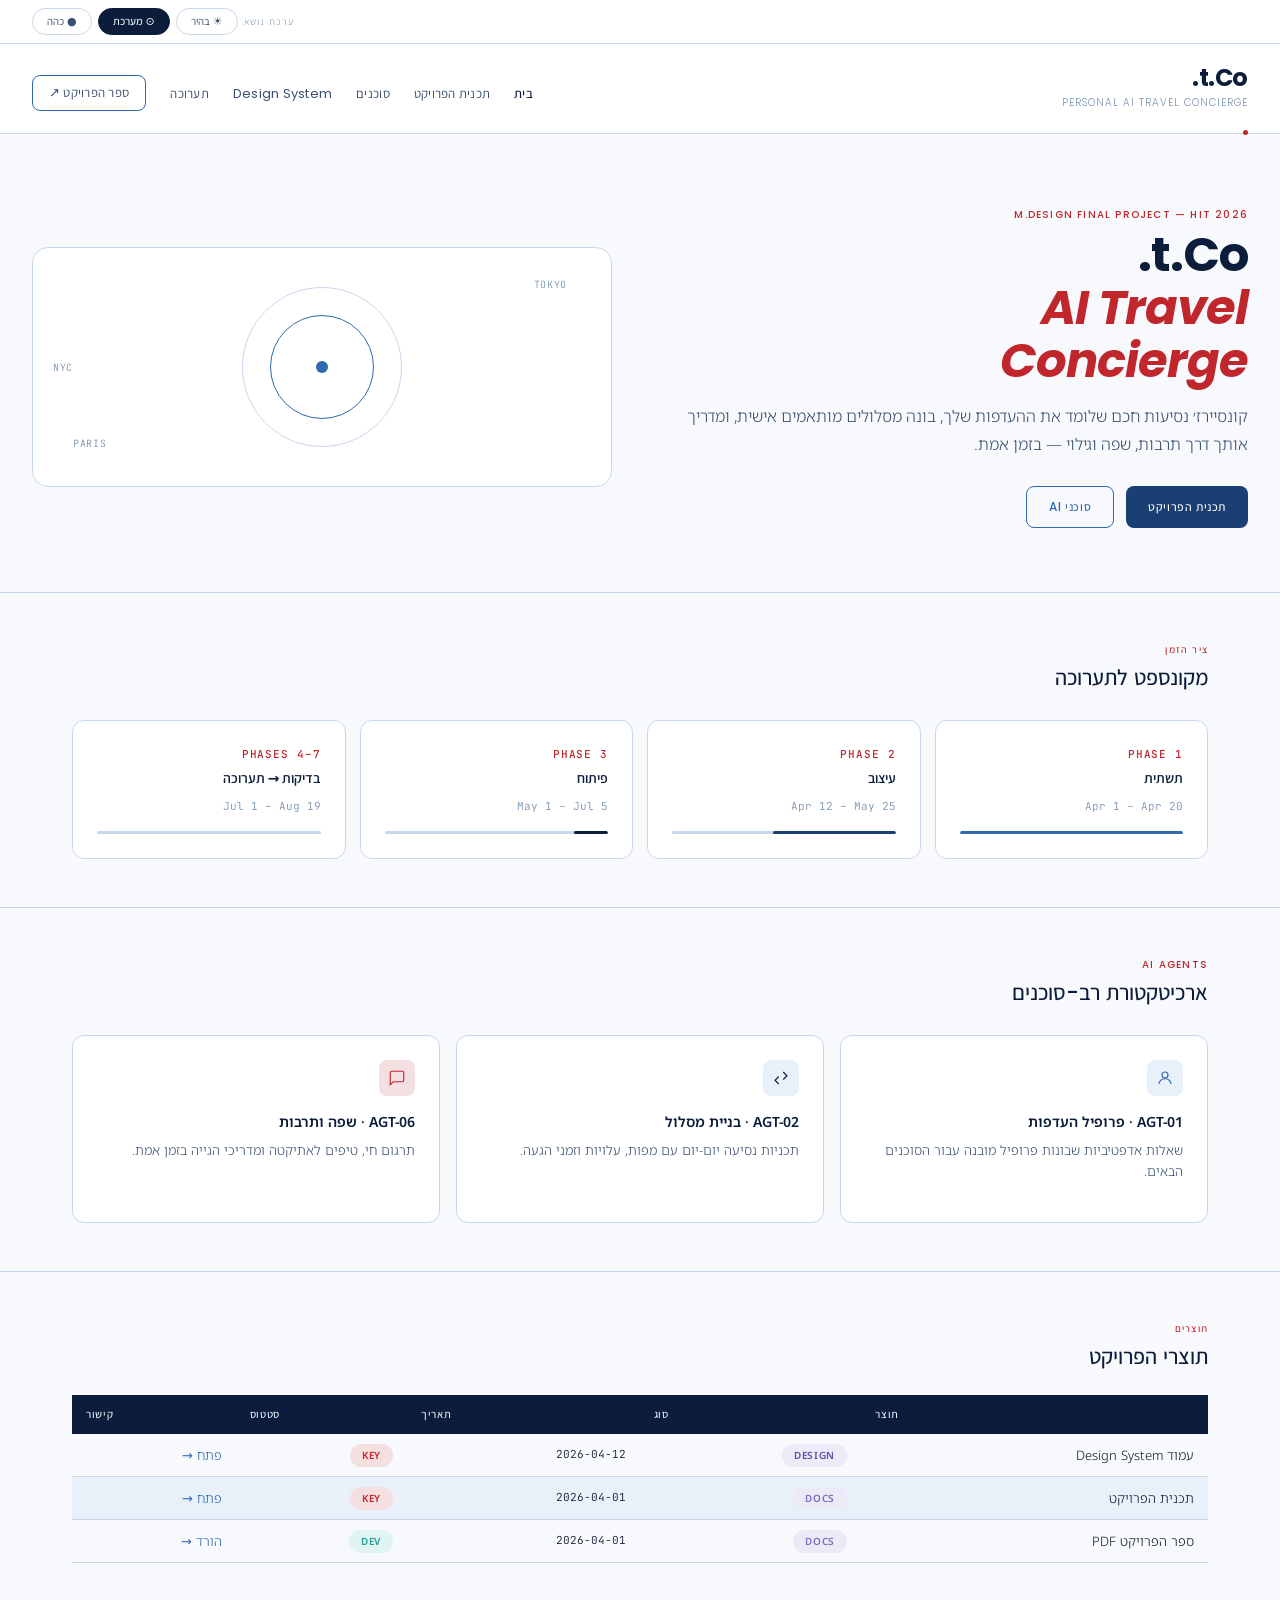
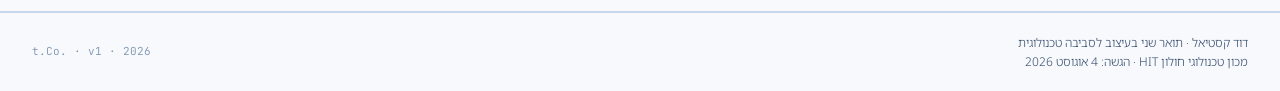
==== index.html @ d702f6f4 "init: t.Co. project structure" ====
<!DOCTYPE html>
<html lang="he" dir="rtl" data-theme="system">
<head>
  <meta charset="UTF-8" />
  <meta name="viewport" content="width=device-width, initial-scale=1.0" />
  <title>t.Co. — Personal AI Travel Concierge</title>
  <meta name="description" content="פרויקט גמר — מכון טכנולוגי חולון HIT | דוד קסטיאל | תואר שני בעיצוב לסביבה טכנולוגית" />
  <link rel="stylesheet" href="assets/css/tco-design.css" />
  <style>
    /* Page-specific overrides */
    .hero {
      padding: 72px 32px 64px;
      display: grid;
      grid-template-columns: 1fr 1fr;
      gap: 56px;
      align-items: center;
      border-bottom: 1px solid var(--rule);
    }
    .hero__title {
      font-family: var(--font-latin);
      font-size: 3rem;
      font-weight: 700;
      line-height: 1.1;
      letter-spacing: -0.02em;
      color: var(--navy);
      margin-bottom: 16px;
    }
    .hero__title em { color: var(--crimson); font-style: italic; }
    .hero__sub {
      font-family: var(--font-hebrew);
      font-size: 1rem;
      color: var(--text-mid);
      line-height: 1.7;
      margin-bottom: 28px;
    }
    .hero__visual {
      background: var(--surface);
      border: 1px solid var(--rule);
      border-radius: var(--radius-xl);
      height: 240px;
      display: flex;
      align-items: center;
      justify-content: center;
      position: relative;
      overflow: hidden;
    }
    .globe-outer {
      width: 160px; height: 160px;
      border-radius: 50%;
      border: 1px solid var(--rule);
      display: flex; align-items: center; justify-content: center;
    }
    .globe-mid {
      width: 104px; height: 104px;
      border-radius: 50%;
      border: 1px solid var(--blue-soft);
      display: flex; align-items: center; justify-content: center;
    }
    .globe-core {
      width: 12px; height: 12px;
      border-radius: 50%;
      background: var(--blue-soft);
    }
    .globe-tag {
      position: absolute;
      font-family: var(--font-mono);
      font-size: 10px;
      letter-spacing: 0.07em;
      color: var(--text-light);
      text-transform: uppercase;
    }
    .phase-bar-wrap {
      height: 3px;
      background: var(--rule);
      border-radius: 2px;
      margin-top: 10px;
      overflow: hidden;
    }
    .phase-bar-fill { height: 100%; border-radius: 2px; }
    @media (max-width: 768px) {
      .hero { grid-template-columns: 1fr; padding: 40px 20px; }
      .hero__title { font-size: 2rem; }
      .hero__visual { display: none; }
    }
  </style>
</head>
<body>

  <!-- Theme bar -->
  <div class="theme-bar">
    <span class="theme-bar__label">ערכת נושא</span>
    <button class="theme-btn" onclick="setTheme('light')"  id="btn-light">☀ בהיר</button>
    <button class="theme-btn" onclick="setTheme('system')" id="btn-system">⊙ מערכת</button>
    <button class="theme-btn" onclick="setTheme('dark')"   id="btn-dark">● כהה</button>
  </div>

  <!-- Header -->
  <header class="site-header">
    <div>
      <div class="site-logo">t.Co.</div>
      <div class="site-tagline">Personal AI Travel Concierge</div>
    </div>
    <nav>
      <ul class="site-nav">
        <li><a href="index.html" class="active">בית</a></li>
        <li><a href="pages/project-plan.html">תכנית הפרויקט</a></li>
        <li><a href="pages/agents.html">סוכנים</a></li>
        <li><a href="pages/design-system.html">Design System</a></li>
        <li><a href="pages/exhibition.html">תערוכה</a></li>
        <li><a href="docs/tco_project_book_v2.pdf" target="_blank" class="btn btn-outline" style="padding:6px 16px">ספר הפרויקט ↗</a></li>
      </ul>
    </nav>
  </header>

  <!-- Hero -->
  <section class="hero">
    <div>
      <p class="section-label">M.Design Final Project — HIT 2026</p>
      <h1 class="hero__title">t.Co.<br><em>AI Travel<br>Concierge</em></h1>
      <p class="hero__sub" dir="rtl">
        קונסיירז׳ נסיעות חכם שלומד את ההעדפות שלך, בונה מסלולים מותאמים אישית,
        ומדריך אותך דרך תרבות, שפה וגילוי — בזמן אמת.
      </p>
      <div style="display:flex;gap:12px;flex-wrap:wrap">
        <a href="pages/project-plan.html" class="btn btn-primary">תכנית הפרויקט</a>
        <a href="pages/agents.html"       class="btn btn-outline">סוכני AI</a>
      </div>
    </div>
    <div class="hero__visual">
      <div class="globe-outer">
        <div class="globe-mid">
          <div class="globe-core"></div>
        </div>
      </div>
      <span class="globe-tag" style="top:28px;right:44px">Tokyo</span>
      <span class="globe-tag" style="bottom:34px;left:40px">Paris</span>
      <span class="globe-tag" style="top:50%;left:20px;transform:translateY(-50%)">NYC</span>
    </div>
  </section>

  <!-- Project phases summary -->
  <section class="section">
    <div class="container">
      <p class="section-label">ציר הזמן</p>
      <h2 style="margin-bottom:28px">מקונספט לתערוכה</h2>
      <div class="grid-4">

        <div class="card">
          <p class="chapter-num">Phase 1</p>
          <p class="card__title">תשתית</p>
          <p class="card__body text-mono" style="font-size:11px;color:var(--text-light)">Apr 1 – Apr 20</p>
          <div class="phase-bar-wrap"><div class="phase-bar-fill" style="width:100%;background:var(--blue-soft)"></div></div>
        </div>

        <div class="card">
          <p class="chapter-num">Phase 2</p>
          <p class="card__title">עיצוב</p>
          <p class="card__body text-mono" style="font-size:11px;color:var(--text-light)">Apr 12 – May 25</p>
          <div class="phase-bar-wrap"><div class="phase-bar-fill" style="width:55%;background:var(--blue-mid)"></div></div>
        </div>

        <div class="card">
          <p class="chapter-num">Phase 3</p>
          <p class="card__title">פיתוח</p>
          <p class="card__body text-mono" style="font-size:11px;color:var(--text-light)">May 1 – Jul 5</p>
          <div class="phase-bar-wrap"><div class="phase-bar-fill" style="width:15%;background:var(--navy)"></div></div>
        </div>

        <div class="card">
          <p class="chapter-num">Phases 4–7</p>
          <p class="card__title">בדיקות → תערוכה</p>
          <p class="card__body text-mono" style="font-size:11px;color:var(--text-light)">Jul 1 – Aug 19</p>
          <div class="phase-bar-wrap"><div class="phase-bar-fill" style="width:0%;background:var(--rule)"></div></div>
        </div>

      </div>
    </div>
  </section>

  <!-- Agents overview -->
  <section class="section">
    <div class="container">
      <p class="section-label">AI Agents</p>
      <h2 style="margin-bottom:28px">ארכיטקטורת רב-סוכנים</h2>
      <div class="grid-3">

        <div class="card">
          <div class="card__icon" style="background:var(--blue-pale)">
            <svg width="18" height="18" viewBox="0 0 24 24" fill="none" stroke="var(--blue-soft)" stroke-width="1.5"><circle cx="12" cy="8" r="4"/><path d="M4 20c0-4 3.6-7 8-7s8 3 8 7"/></svg>
          </div>
          <p class="card__title" dir="rtl">AGT-01 · פרופיל העדפות</p>
          <p class="card__body" dir="rtl">שאלות אדפטיביות שבונות פרופיל מובנה עבור הסוכנים הבאים.</p>
        </div>

        <div class="card">
          <div class="card__icon" style="background:var(--blue-pale)">
            <svg width="18" height="18" viewBox="0 0 24 24" fill="none" stroke="var(--navy)" stroke-width="1.5"><path d="M9 20l-5-5 5-5M15 4l5 5-5 5"/></svg>
          </div>
          <p class="card__title" dir="rtl">AGT-02 · בניית מסלול</p>
          <p class="card__body" dir="rtl">תכניות נסיעה יום-יום עם מפות, עלויות וזמני הגעה.</p>
        </div>

        <div class="card">
          <div class="card__icon" style="background:var(--crimson-dim)">
            <svg width="18" height="18" viewBox="0 0 24 24" fill="none" stroke="var(--crimson)" stroke-width="1.5"><path d="M21 15a2 2 0 0 1-2 2H7l-4 4V5a2 2 0 0 1 2-2h14a2 2 0 0 1 2 2z"/></svg>
          </div>
          <p class="card__title" dir="rtl">AGT-06 · שפה ותרבות</p>
          <p class="card__body" dir="rtl">תרגום חי, טיפים לאתיקטה ומדריכי הגייה בזמן אמת.</p>
        </div>

      </div>
    </div>
  </section>

  <!-- Deliverables -->
  <section class="section">
    <div class="container">
      <p class="section-label">תוצרים</p>
      <h2 style="margin-bottom:24px">תוצרי הפרויקט</h2>
      <table class="tco-table" dir="rtl">
        <thead>
          <tr>
            <th>תוצר</th>
            <th>סוג</th>
            <th>תאריך</th>
            <th>סטטוס</th>
            <th>קישור</th>
          </tr>
        </thead>
        <tbody>
          <tr>
            <td>עמוד Design System</td>
            <td><span class="pill pill-design">Design</span></td>
            <td class="text-mono" style="font-size:11px">2026-04-12</td>
            <td><span class="pill pill-key">KEY</span></td>
            <td><a href="pages/design-system.html">פתח →</a></td>
          </tr>
          <tr>
            <td>תכנית הפרויקט</td>
            <td><span class="pill pill-docs">Docs</span></td>
            <td class="text-mono" style="font-size:11px">2026-04-01</td>
            <td><span class="pill pill-key">KEY</span></td>
            <td><a href="pages/project-plan.html">פתח →</a></td>
          </tr>
          <tr>
            <td>ספר הפרויקט PDF</td>
            <td><span class="pill pill-docs">Docs</span></td>
            <td class="text-mono" style="font-size:11px">2026-04-01</td>
            <td><span class="pill pill-dev">Dev</span></td>
            <td><a href="docs/tco_project_book_v2.pdf" target="_blank">הורד →</a></td>
          </tr>
        </tbody>
      </table>
    </div>
  </section>

  <!-- Footer -->
  <footer class="site-footer">
    <div class="site-footer__left" dir="rtl">
      דוד קסטיאל · תואר שני בעיצוב לסביבה טכנולוגית<br>
      מכון טכנולוגי חולון HIT · הגשה: 4 אוגוסט 2026
    </div>
    <div class="site-footer__right">t.Co. · v1 · 2026</div>
  </footer>

  <script>
    const root = document.documentElement;
    const mq   = window.matchMedia('(prefers-color-scheme: dark)');
    let current = localStorage.getItem('tco-theme') || 'system';

    function applyTheme(t) {
      root.setAttribute('data-theme', t);
      ['light','system','dark'].forEach(x =>
        document.getElementById('btn-' + x).classList.toggle('active', x === t)
      );
      current = t;
      localStorage.setItem('tco-theme', t);
    }

    function setTheme(t) { applyTheme(t); }

    mq.addEventListener('change', () => {
      if (current === 'system') applyTheme('system');
    });

    applyTheme(current);
  </script>
</body>
</html>
---- assets/css/tco-design.css ----
/*
 * t.Co. Design System — tco-design.css
 * Personal AI Travel Concierge | David Castiel | HIT M.Design 2026
 * Import this file in every HTML page in the project.
 *
 * Usage:
 *   <link rel="stylesheet" href="../assets/css/tco-design.css">
 *   (adjust relative path per page depth)
 */

/* ── Google Fonts ─────────────────────────────────────────────────────────── */
@import url('https://fonts.googleapis.com/css2?family=Poppins:wght@300;400;500;700&family=Assistant:wght@300;400;600&family=Noto+Sans+Hebrew:wght@300;400;600&family=JetBrains+Mono:wght@400;500&display=swap');

/* ── CSS Variables — Light Theme (default) ───────────────────────────────── */
:root {
  /* Primary blues */
  --navy:          #0B1D3A;
  --blue-mid:      #1A3F72;
  --blue-soft:     #2E6AAF;
  --blue-pale:     #E8F0FA;

  /* Accent */
  --crimson:       #C0272D;
  --crimson-dim:   #F5E0E1;

  /* Text */
  --text-dark:     #0F1C2E;
  --text-mid:      #3A5070;
  --text-light:    #7A94B0;

  /* Surfaces */
  --bg:            #F8F9FC;
  --surface:       #FFFFFF;
  --card:          #FFFFFF;
  --rule:          #C8D8EC;

  /* Typography */
  --font-latin:    'Poppins', 'Assistant', 'DM Sans', system-ui, sans-serif;
  --font-hebrew:   'Noto Sans Hebrew', 'Assistant', system-ui, sans-serif;
  --font-mono:     'JetBrains Mono', monospace;

  /* Spacing */
  --unit:          8px;
  --radius-sm:     6px;
  --radius-md:     8px;
  --radius-lg:     12px;
  --radius-xl:     16px;
  --max-width:     1200px;
}

/* ── Dark Theme ──────────────────────────────────────────────────────────── */
[data-theme="dark"] {
  --navy:          #B8D0F0;
  --blue-mid:      #7AAAD4;
  --blue-soft:     #4A7FB5;
  --blue-pale:     #1C2230;

  --crimson:       #E05A5F;
  --crimson-dim:   #2A1518;

  --text-dark:     #F0EDE8;
  --text-mid:      #8A95AA;
  --text-light:    #4A5568;

  --bg:            #0D1117;
  --surface:       #161B22;
  --card:          #1C2230;
  --rule:          #2A3245;
}

/* ── System Theme ────────────────────────────────────────────────────────── */
@media (prefers-color-scheme: dark) {
  [data-theme="system"] {
    --navy:          #B8D0F0;
    --blue-mid:      #7AAAD4;
    --blue-soft:     #4A7FB5;
    --blue-pale:     #1C2230;
    --crimson:       #E05A5F;
    --crimson-dim:   #2A1518;
    --text-dark:     #F0EDE8;
    --text-mid:      #8A95AA;
    --text-light:    #4A5568;
    --bg:            #0D1117;
    --surface:       #161B22;
    --card:          #1C2230;
    --rule:          #2A3245;
  }
}

/* ── Reset & Base ────────────────────────────────────────────────────────── */
*, *::before, *::after { box-sizing: border-box; margin: 0; padding: 0; }

html {
  font-size: 16px;
  scroll-behavior: smooth;
  -webkit-font-smoothing: antialiased;
}

body {
  background: var(--bg);
  color: var(--text-dark);
  font-family: var(--font-latin);
  font-weight: 300;
  line-height: 1.7;
  transition: background 0.25s ease, color 0.25s ease;
}

/* Hebrew content */
[lang="he"], .rtl, [dir="rtl"] {
  font-family: var(--font-hebrew);
  direction: rtl;
  text-align: right;
}

/* ── Typography ──────────────────────────────────────────────────────────── */
h1, h2, h3, h4 { color: var(--navy); line-height: 1.25; }

h1 { font-size: 2rem;    font-weight: 600; letter-spacing: -0.02em; margin-bottom: 0.5rem; }
h2 { font-size: 1.375rem; font-weight: 500; margin-bottom: 0.4rem; }
h3 { font-size: 1.1rem;  font-weight: 500; color: var(--blue-mid); margin-bottom: 0.3rem; }
h4 { font-size: 0.9rem;  font-weight: 500; color: var(--text-mid); text-transform: uppercase; letter-spacing: 0.08em; }

p  { color: var(--text-dark); font-size: 0.9375rem; margin-bottom: 1rem; }

a  { color: var(--blue-soft); text-decoration: none; transition: color 0.2s ease; }
a:hover { color: var(--crimson); }

code, pre {
  font-family: var(--font-mono);
  font-size: 0.85rem;
  background: var(--blue-pale);
  color: var(--blue-mid);
  border-radius: var(--radius-sm);
  padding: 0.15em 0.4em;
}

pre {
  padding: 1rem 1.25rem;
  overflow-x: auto;
  border: 1px solid var(--rule);
}

/* ── Layout ──────────────────────────────────────────────────────────────── */
.container {
  width: 100%;
  max-width: var(--max-width);
  margin: 0 auto;
  padding: 0 32px;
}

.section {
  padding: 48px 0;
  border-bottom: 1px solid var(--rule);
}

.section:last-child { border-bottom: none; }

.grid-2 { display: grid; grid-template-columns: repeat(2, 1fr); gap: 24px; }
.grid-3 { display: grid; grid-template-columns: repeat(3, 1fr); gap: 16px; }
.grid-4 { display: grid; grid-template-columns: repeat(4, 1fr); gap: 14px; }

@media (max-width: 768px) {
  .grid-2, .grid-3, .grid-4 { grid-template-columns: 1fr; }
  .container { padding: 0 20px; }
}

/* ── Theme Bar ───────────────────────────────────────────────────────────── */
.theme-bar {
  display: flex;
  align-items: center;
  justify-content: flex-end;
  gap: 6px;
  padding: 8px 32px;
  background: var(--surface);
  border-bottom: 1px solid var(--rule);
}

.theme-bar__label {
  font-size: 10px;
  letter-spacing: 0.1em;
  text-transform: uppercase;
  color: var(--text-light);
  margin-right: 4px;
}

.theme-btn {
  padding: 4px 14px;
  border-radius: 20px;
  border: 1px solid var(--rule);
  background: transparent;
  color: var(--text-mid);
  font-family: var(--font-latin);
  font-size: 11px;
  cursor: pointer;
  transition: all 0.2s ease;
}

.theme-btn:hover { border-color: var(--blue-soft); color: var(--blue-soft); }
.theme-btn.active {
  background: var(--navy);
  border-color: var(--navy);
  color: var(--bg);
  font-weight: 500;
}

/* ── Header ──────────────────────────────────────────────────────────────── */
.site-header {
  border-bottom: 1px solid var(--rule);
  padding: 22px 32px;
  display: flex;
  align-items: flex-end;
  justify-content: space-between;
  background: var(--surface);
  position: relative;
}

/* Thin crimson dot accent on far right of header bottom border */
.site-header::after {
  content: '';
  position: absolute;
  bottom: -2px;
  right: 32px;
  width: 5px;
  height: 5px;
  border-radius: 50%;
  background: var(--crimson);
}

.site-logo {
  font-family: var(--font-latin);
  font-size: 1.5rem;
  font-weight: 700;
  color: var(--navy);
  letter-spacing: -0.02em;
  line-height: 1;
}

.site-tagline {
  font-size: 10px;
  letter-spacing: 0.1em;
  text-transform: uppercase;
  color: var(--text-light);
  margin-top: 4px;
}

.site-nav {
  display: flex;
  gap: 24px;
  align-items: center;
  list-style: none;
}

.site-nav a {
  font-size: 13px;
  color: var(--text-mid);
  font-weight: 400;
  letter-spacing: 0.02em;
}

.site-nav a:hover { color: var(--navy); }

.site-nav a.active { color: var(--navy); font-weight: 500; }

/* ── Footer ──────────────────────────────────────────────────────────────── */
.site-footer {
  border-top: 1px solid var(--rule);
  padding: 20px 32px;
  display: flex;
  justify-content: space-between;
  align-items: center;
}

.site-footer__left  { font-size: 12px; color: var(--text-mid); line-height: 1.6; }
.site-footer__right { font-family: var(--font-mono); font-size: 11px; color: var(--text-light); }

/* ── Cards ───────────────────────────────────────────────────────────────── */
.card {
  background: var(--card);
  border: 1px solid var(--rule);
  border-radius: var(--radius-lg);
  padding: 24px;
  transition: border-color 0.2s ease;
}

.card:hover { border-color: var(--blue-soft); }

.card__icon {
  width: 36px;
  height: 36px;
  border-radius: var(--radius-md);
  margin-bottom: 14px;
  display: flex;
  align-items: center;
  justify-content: center;
}

.card__title {
  font-size: 14px;
  font-weight: 600;
  color: var(--navy);
  margin-bottom: 6px;
}

.card__body {
  font-size: 13px;
  color: var(--text-mid);
  line-height: 1.65;
}

/* ── Buttons ─────────────────────────────────────────────────────────────── */
.btn {
  display: inline-flex;
  align-items: center;
  gap: 8px;
  padding: 10px 22px;
  border-radius: var(--radius-md);
  font-family: var(--font-latin);
  font-size: 12px;
  font-weight: 500;
  letter-spacing: 0.05em;
  text-transform: uppercase;
  cursor: pointer;
  transition: all 0.2s ease;
  border: none;
}

.btn-primary {
  background: var(--blue-mid);
  color: #FFFFFF;
}

.btn-primary:hover { background: var(--navy); color: #FFFFFF; }

.btn-outline {
  background: transparent;
  color: var(--blue-soft);
  border: 1px solid var(--blue-soft);
}

.btn-outline:hover { border-color: var(--navy); color: var(--navy); }

.btn-crimson {
  background: var(--crimson);
  color: #FFFFFF;
}

.btn-crimson:hover { opacity: 0.88; color: #FFFFFF; }

/* ── Status / Tag Pills ──────────────────────────────────────────────────── */
.pill {
  display: inline-block;
  padding: 3px 12px;
  border-radius: 20px;
  font-size: 10px;
  font-weight: 600;
  letter-spacing: 0.07em;
  text-transform: uppercase;
  white-space: nowrap;
}

.pill-key     { background: #F5E0E1; color: #C0272D; }
.pill-design  { background: #EEEAF8; color: #5A4FAA; }
.pill-dev     { background: #E0F4F3; color: #2A9E96; }
.pill-qa      { background: #FDF3E3; color: #B86F0A; }
.pill-content { background: #E8F0FA; color: #2E6AAF; }
.pill-docs    { background: #EDEAF8; color: #7A6FC0; }
.pill-fix     { background: #F5E0E1; color: #C0272D; }
.pill-impl    { background: #E8F0FA; color: #1A3F72; }

/* ── Tables ──────────────────────────────────────────────────────────────── */
.tco-table {
  width: 100%;
  border-collapse: collapse;
  font-size: 13px;
}

.tco-table th {
  background: var(--navy);
  color: var(--blue-pale);
  font-family: var(--font-latin);
  font-weight: 500;
  font-size: 11px;
  letter-spacing: 0.06em;
  text-transform: uppercase;
  padding: 10px 14px;
  text-align: left;
}

.tco-table td {
  padding: 9px 14px;
  color: var(--text-dark);
  border-bottom: 1px solid var(--rule);
  vertical-align: middle;
}

.tco-table tr:nth-child(even) td { background: var(--blue-pale); }
.tco-table tr:hover td { background: var(--crimson-dim); }

/* ── Dividers ────────────────────────────────────────────────────────────── */
.rule       { border: none; border-top: 1px solid var(--rule);       margin: 24px 0; }
.rule-blue  { border: none; border-top: 1px solid var(--blue-soft);  margin: 24px 0; }
.rule-navy  { border: none; border-top: 2px solid var(--navy);       margin: 24px 0; }

/* ── Section label (above heading) ──────────────────────────────────────── */
.section-label {
  font-size: 10px;
  font-weight: 500;
  letter-spacing: 0.12em;
  text-transform: uppercase;
  color: var(--crimson);
  margin-bottom: 6px;
}

/* ── Chapter number (large, decorative) ─────────────────────────────────── */
.chapter-num {
  font-family: var(--font-mono);
  font-size: 11px;
  font-weight: 500;
  color: var(--crimson);
  letter-spacing: 0.08em;
  text-transform: uppercase;
  margin-bottom: 4px;
}

/* ── Utility ─────────────────────────────────────────────────────────────── */
.text-center  { text-align: center; }
.text-right   { text-align: right; }
.text-muted   { color: var(--text-mid); }
.text-light   { color: var(--text-light); }
.text-crimson { color: var(--crimson); }
.text-navy    { color: var(--navy); }
.text-mono    { font-family: var(--font-mono); }

.bg-pale      { background: var(--blue-pale); }
.bg-surface   { background: var(--surface); }
.bg-navy      { background: var(--navy); color: var(--blue-pale); }

.mt-1 { margin-top:  8px; }  .mb-1 { margin-bottom:  8px; }
.mt-2 { margin-top: 16px; }  .mb-2 { margin-bottom: 16px; }
.mt-3 { margin-top: 24px; }  .mb-3 { margin-bottom: 24px; }
.mt-4 { margin-top: 32px; }  .mb-4 { margin-bottom: 32px; }
.mt-6 { margin-top: 48px; }  .mb-6 { margin-bottom: 48px; }

.hidden { display: none; }
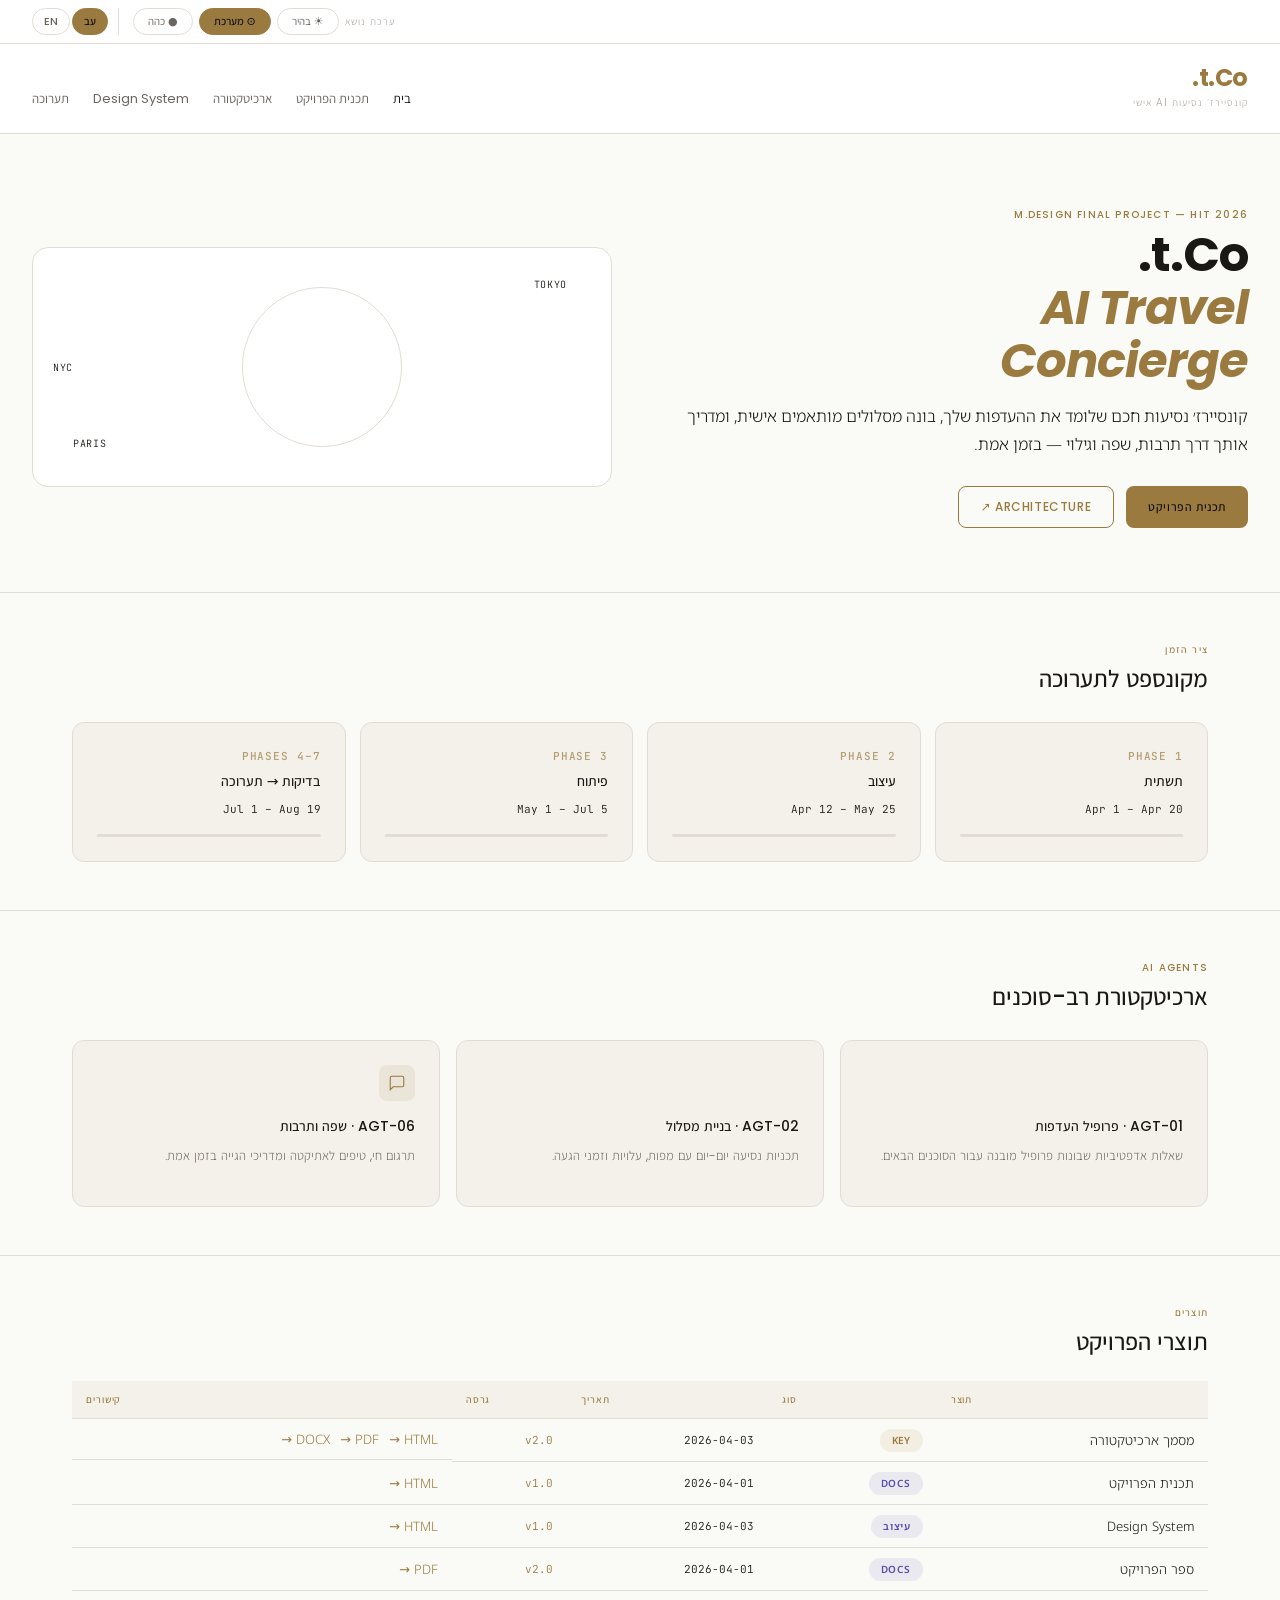
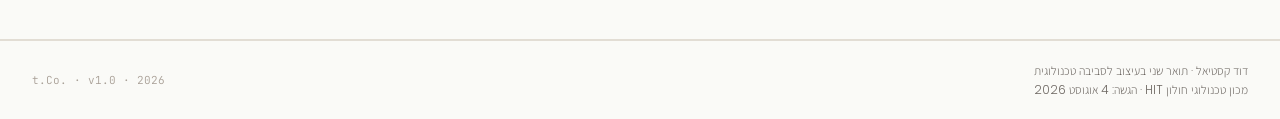
==== commit fa674f32: "fix: gold palette, lang toggle on all pages" ====
--- a/index.html
+++ b/index.html
@@ -3,7 +3,7 @@
 <head>
   <meta charset="UTF-8" />
   <meta name="viewport" content="width=device-width, initial-scale=1.0" />
-  <title>t.Co. — Personal AI Travel Concierge</title>
+  <title>t.Co. — Personal AI Travel Concierge — v1.0</title>
   <meta name="description" content="פרויקט גמר — מכון טכנולוגי חולון HIT | דוד קסטיאל | תואר שני בעיצוב לסביבה טכנולוגית" />
   <link rel="stylesheet" href="assets/css/tco-design.css" />
   <style>
@@ -25,7 +25,7 @@
       color: var(--navy);
       margin-bottom: 16px;
     }
-    .hero__title em { color: var(--crimson); font-style: italic; }
+    .hero__title em { color: var(--gold); font-style: italic; }
     .hero__sub {
       font-family: var(--font-hebrew);
       font-size: 1rem;
@@ -82,32 +82,53 @@
       .hero__title { font-size: 2rem; }
       .hero__visual { display: none; }
     }
-  </style>
+  
+  /* ── Language toggle ─────────────────────────────────────────────────── */
+  .lang-toggle {
+    display: flex; gap: 2px;
+    margin-right: 8px;
+    border-right: 1px solid var(--border);
+    padding-right: 10px;
+  }
+  .lang-btn {
+    padding: 4px 11px; border-radius: 20px;
+    border: 1px solid var(--border); background: transparent;
+    color: var(--text-secondary); font-family: var(--font-latin);
+    font-size: 11px; font-weight: 500; cursor: pointer;
+    transition: all 0.2s ease;
+  }
+  .lang-btn:hover { border-color: var(--gold); color: var(--gold); }
+  .lang-btn.active { background: var(--gold); border-color: var(--gold); color: #0A0A0F; }
+</style>
+  <meta name="version" content="v1.0">
 </head>
 <body>
 
   <!-- Theme bar -->
-  <div class="theme-bar">
-    <span class="theme-bar__label">ערכת נושא</span>
-    <button class="theme-btn" onclick="setTheme('light')"  id="btn-light">☀ בהיר</button>
-    <button class="theme-btn" onclick="setTheme('system')" id="btn-system">⊙ מערכת</button>
-    <button class="theme-btn" onclick="setTheme('dark')"   id="btn-dark">● כהה</button>
+    <div class="theme-bar">
+    <span class="theme-bar__label"><span data-he="ערכת נושא" data-en="Theme">ערכת נושא</span></span>
+    <button class="theme-btn" onclick="setTheme('light')"  id="btn-light">☀ <span data-he="בהיר" data-en="Light">בהיר</span></button>
+    <button class="theme-btn" onclick="setTheme('system')" id="btn-system">⊙ <span data-he="מערכת" data-en="System">מערכת</span></button>
+    <button class="theme-btn" onclick="setTheme('dark')"   id="btn-dark">● <span data-he="כהה" data-en="Dark">כהה</span></button>
+    <div class="lang-toggle">
+      <button class="lang-btn active" id="btn-he" onclick="setLang('he')">עב</button>
+      <button class="lang-btn" id="btn-en" onclick="setLang('en')">EN</button>
+    </div>
   </div>
 
   <!-- Header -->
   <header class="site-header">
     <div>
       <div class="site-logo">t.Co.</div>
-      <div class="site-tagline">Personal AI Travel Concierge</div>
+      <div class="site-tagline" data-he="קונסיירז׳ נסיעות AI אישי" data-en="Personal AI Travel Concierge">קונסיירז׳ נסיעות AI אישי</div>
     </div>
     <nav>
-      <ul class="site-nav">
-        <li><a href="index.html" class="active">בית</a></li>
-        <li><a href="pages/project-plan.html">תכנית הפרויקט</a></li>
-        <li><a href="pages/agents.html">סוכנים</a></li>
-        <li><a href="pages/design-system.html">Design System</a></li>
-        <li><a href="pages/exhibition.html">תערוכה</a></li>
-        <li><a href="docs/tco_project_book_v2.pdf" target="_blank" class="btn btn-outline" style="padding:6px 16px">ספר הפרויקט ↗</a></li>
+                  <ul class="site-nav">
+        <li><a href="index.html" class="active" data-he="בית" data-en="Home">בית</a></li>
+        <li><a href="pages/project-plan.html" data-he="תכנית הפרויקט" data-en="Project Plan">תכנית הפרויקט</a></li>
+        <li><a href="pages/agents.html" data-he="ארכיטקטורה" data-en="Architecture">ארכיטקטורה</a></li>
+        <li><a href="pages/design-system.html" data-he="Design System" data-en="Design System">Design System</a></li>
+        <li><a href="pages/exhibition.html" data-he="תערוכה" data-en="Exhibition">תערוכה</a></li>
       </ul>
     </nav>
   </header>
@@ -117,13 +138,13 @@
     <div>
       <p class="section-label">M.Design Final Project — HIT 2026</p>
       <h1 class="hero__title">t.Co.<br><em>AI Travel<br>Concierge</em></h1>
-      <p class="hero__sub" dir="rtl">
+      <p class="hero__sub">
         קונסיירז׳ נסיעות חכם שלומד את ההעדפות שלך, בונה מסלולים מותאמים אישית,
         ומדריך אותך דרך תרבות, שפה וגילוי — בזמן אמת.
       </p>
       <div style="display:flex;gap:12px;flex-wrap:wrap">
         <a href="pages/project-plan.html" class="btn btn-primary">תכנית הפרויקט</a>
-        <a href="pages/agents.html"       class="btn btn-outline">סוכני AI</a>
+        <a href="pages/agents.html"       class="btn btn-outline">Architecture ↗</a>
       </div>
     </div>
     <div class="hero__visual">
@@ -188,24 +209,24 @@
           <div class="card__icon" style="background:var(--blue-pale)">
             <svg width="18" height="18" viewBox="0 0 24 24" fill="none" stroke="var(--blue-soft)" stroke-width="1.5"><circle cx="12" cy="8" r="4"/><path d="M4 20c0-4 3.6-7 8-7s8 3 8 7"/></svg>
           </div>
-          <p class="card__title" dir="rtl">AGT-01 · פרופיל העדפות</p>
-          <p class="card__body" dir="rtl">שאלות אדפטיביות שבונות פרופיל מובנה עבור הסוכנים הבאים.</p>
+          <p class="card__title">AGT-01 · פרופיל העדפות</p>
+          <p class="card__body">שאלות אדפטיביות שבונות פרופיל מובנה עבור הסוכנים הבאים.</p>
         </div>
 
         <div class="card">
           <div class="card__icon" style="background:var(--blue-pale)">
             <svg width="18" height="18" viewBox="0 0 24 24" fill="none" stroke="var(--navy)" stroke-width="1.5"><path d="M9 20l-5-5 5-5M15 4l5 5-5 5"/></svg>
           </div>
-          <p class="card__title" dir="rtl">AGT-02 · בניית מסלול</p>
-          <p class="card__body" dir="rtl">תכניות נסיעה יום-יום עם מפות, עלויות וזמני הגעה.</p>
-        </div>
-
-        <div class="card">
-          <div class="card__icon" style="background:var(--crimson-dim)">
-            <svg width="18" height="18" viewBox="0 0 24 24" fill="none" stroke="var(--crimson)" stroke-width="1.5"><path d="M21 15a2 2 0 0 1-2 2H7l-4 4V5a2 2 0 0 1 2-2h14a2 2 0 0 1 2 2z"/></svg>
+          <p class="card__title">AGT-02 · בניית מסלול</p>
+          <p class="card__body">תכניות נסיעה יום-יום עם מפות, עלויות וזמני הגעה.</p>
+        </div>
+
+        <div class="card">
+          <div class="card__icon" style="background:var(--gold-dim)">
+            <svg width="18" height="18" viewBox="0 0 24 24" fill="none" stroke="var(--gold)" stroke-width="1.5"><path d="M21 15a2 2 0 0 1-2 2H7l-4 4V5a2 2 0 0 1 2-2h14a2 2 0 0 1 2 2z"/></svg>
           </div>
-          <p class="card__title" dir="rtl">AGT-06 · שפה ותרבות</p>
-          <p class="card__body" dir="rtl">תרגום חי, טיפים לאתיקטה ומדריכי הגייה בזמן אמת.</p>
+          <p class="card__title">AGT-06 · שפה ותרבות</p>
+          <p class="card__body">תרגום חי, טיפים לאתיקטה ומדריכי הגייה בזמן אמת.</p>
         </div>
 
       </div>
@@ -223,31 +244,42 @@
             <th>תוצר</th>
             <th>סוג</th>
             <th>תאריך</th>
-            <th>סטטוס</th>
-            <th>קישור</th>
+            <th>גרסה</th>
+            <th>קישורים</th>
           </tr>
         </thead>
         <tbody>
           <tr>
-            <td>עמוד Design System</td>
-            <td><span class="pill pill-design">Design</span></td>
-            <td class="text-mono" style="font-size:11px">2026-04-12</td>
+            <td>מסמך ארכיטקטורה</td>
             <td><span class="pill pill-key">KEY</span></td>
-            <td><a href="pages/design-system.html">פתח →</a></td>
+            <td class="text-mono" style="font-size:11px">2026-04-03</td>
+            <td class="text-mono" style="font-size:11px;color:var(--gold)">v2.0</td>
+            <td style="display:flex;gap:10px;flex-wrap:wrap">
+              <a href="pages/agents.html">HTML →</a>
+              <a href="docs/tco_architecture_v2.0.pdf" target="_blank">PDF →</a>
+              <a href="docs/tco_architecture_v2.0.docx" target="_blank">DOCX →</a>
+            </td>
           </tr>
           <tr>
             <td>תכנית הפרויקט</td>
             <td><span class="pill pill-docs">Docs</span></td>
             <td class="text-mono" style="font-size:11px">2026-04-01</td>
-            <td><span class="pill pill-key">KEY</span></td>
-            <td><a href="pages/project-plan.html">פתח →</a></td>
-          </tr>
-          <tr>
-            <td>ספר הפרויקט PDF</td>
+            <td class="text-mono" style="font-size:11px;color:var(--gold)">v1.0</td>
+            <td><a href="pages/project-plan.html">HTML →</a></td>
+          </tr>
+          <tr>
+            <td>Design System</td>
+            <td><span class="pill pill-design">עיצוב</span></td>
+            <td class="text-mono" style="font-size:11px">2026-04-03</td>
+            <td class="text-mono" style="font-size:11px;color:var(--gold)">v1.0</td>
+            <td><a href="pages/design-system.html">HTML →</a></td>
+          </tr>
+          <tr>
+            <td>ספר הפרויקט</td>
             <td><span class="pill pill-docs">Docs</span></td>
             <td class="text-mono" style="font-size:11px">2026-04-01</td>
-            <td><span class="pill pill-dev">Dev</span></td>
-            <td><a href="docs/tco_project_book_v2.pdf" target="_blank">הורד →</a></td>
+            <td class="text-mono" style="font-size:11px;color:var(--gold)">v2.0</td>
+            <td><a href="docs/tco_project_book_v2.0.pdf" target="_blank">PDF →</a></td>
           </tr>
         </tbody>
       </table>
@@ -256,11 +288,11 @@
 
   <!-- Footer -->
   <footer class="site-footer">
-    <div class="site-footer__left" dir="rtl">
+    <div class="site-footer__left">
       דוד קסטיאל · תואר שני בעיצוב לסביבה טכנולוגית<br>
       מכון טכנולוגי חולון HIT · הגשה: 4 אוגוסט 2026
     </div>
-    <div class="site-footer__right">t.Co. · v1 · 2026</div>
+    <div class="site-footer__right">t.Co. · v1.0 · 2026</div>
   </footer>
 
   <script>
--- a/assets/css/tco-design.css
+++ b/assets/css/tco-design.css
@@ -1,9 +1,9 @@
 /*
- * t.Co. Design System — tco-design.css
+ * t.Co. Design System — tco-design.css v2
  * Personal AI Travel Concierge | David Castiel | HIT M.Design 2026
- * Import this file in every HTML page in the project.
+ * Palette: Deep navy-black + Gold accent + Teal interactive
  *
- * Usage:
+ * Import in every HTML page:
  *   <link rel="stylesheet" href="../assets/css/tco-design.css">
  *   (adjust relative path per page depth)
  */
@@ -11,79 +11,82 @@
 /* ── Google Fonts ─────────────────────────────────────────────────────────── */
 @import url('https://fonts.googleapis.com/css2?family=Poppins:wght@300;400;500;700&family=Assistant:wght@300;400;600&family=Noto+Sans+Hebrew:wght@300;400;600&family=JetBrains+Mono:wght@400;500&display=swap');
 
-/* ── CSS Variables — Light Theme (default) ───────────────────────────────── */
+/* ── CSS Variables — Dark Theme (default) ────────────────────────────────── */
 :root {
-  /* Primary blues */
-  --navy:          #0B1D3A;
-  --blue-mid:      #1A3F72;
-  --blue-soft:     #2E6AAF;
-  --blue-pale:     #E8F0FA;
-
-  /* Accent */
-  --crimson:       #C0272D;
-  --crimson-dim:   #F5E0E1;
+  /* Backgrounds */
+  --bg:        #0A0A0F;
+  --surface:   #13131A;
+  --card:      #1C2230;
+  --border:    #2A3245;
+
+  /* Brand */
+  --gold:      #C8A96E;
+  --gold-dim:  rgba(200,169,110,0.12);
+  --teal:      #4ECDC4;
+  --teal-dim:  rgba(78,205,196,0.12);
+  --purple:    #7C6FCD;
+  --purple-dim:rgba(124,111,205,0.12);
 
   /* Text */
-  --text-dark:     #0F1C2E;
-  --text-mid:      #3A5070;
-  --text-light:    #7A94B0;
-
-  /* Surfaces */
-  --bg:            #F8F9FC;
-  --surface:       #FFFFFF;
-  --card:          #FFFFFF;
-  --rule:          #C8D8EC;
+  --text-primary:   #F0EDE8;
+  --text-secondary: #8A95AA;
+  --text-muted:     #4A5568;
+
+  /* Rule */
+  --rule: #2A3245;
 
   /* Typography */
-  --font-latin:    'Poppins', 'Assistant', 'DM Sans', system-ui, sans-serif;
-  --font-hebrew:   'Noto Sans Hebrew', 'Assistant', system-ui, sans-serif;
-  --font-mono:     'JetBrains Mono', monospace;
-
-  /* Spacing */
-  --unit:          8px;
-  --radius-sm:     6px;
-  --radius-md:     8px;
-  --radius-lg:     12px;
-  --radius-xl:     16px;
-  --max-width:     1200px;
-}
-
-/* ── Dark Theme ──────────────────────────────────────────────────────────── */
-[data-theme="dark"] {
-  --navy:          #B8D0F0;
-  --blue-mid:      #7AAAD4;
-  --blue-soft:     #4A7FB5;
-  --blue-pale:     #1C2230;
-
-  --crimson:       #E05A5F;
-  --crimson-dim:   #2A1518;
-
-  --text-dark:     #F0EDE8;
-  --text-mid:      #8A95AA;
-  --text-light:    #4A5568;
-
-  --bg:            #0D1117;
-  --surface:       #161B22;
-  --card:          #1C2230;
-  --rule:          #2A3245;
+  --font-latin:  'Poppins', 'Assistant', system-ui, sans-serif;
+  --font-hebrew: 'Noto Sans Hebrew', 'Assistant', system-ui, sans-serif;
+  --font-mono:   'JetBrains Mono', monospace;
+
+  /* Spacing & Shape */
+  --unit:       8px;
+  --radius-sm:  6px;
+  --radius-md:  8px;
+  --radius-lg:  12px;
+  --radius-xl:  16px;
+  --max-width:  1200px;
+}
+
+/* ── Light Theme ─────────────────────────────────────────────────────────── */
+[data-theme="light"] {
+  --bg:        #FAFAF7;
+  --surface:   #FFFFFF;
+  --card:      #F4F1EB;
+  --border:    #E2DDD4;
+
+  --gold:      #9A7A3E;
+  --gold-dim:  rgba(154,122,62,0.10);
+  --teal:      #2A9E96;
+  --teal-dim:  rgba(42,158,150,0.10);
+  --purple:    #5A4FAA;
+  --purple-dim:rgba(90,79,170,0.10);
+
+  --text-primary:   #1A1814;
+  --text-secondary: #6B6560;
+  --text-muted:     #A89F96;
+
+  --rule: #E2DDD4;
 }
 
 /* ── System Theme ────────────────────────────────────────────────────────── */
-@media (prefers-color-scheme: dark) {
+@media (prefers-color-scheme: light) {
   [data-theme="system"] {
-    --navy:          #B8D0F0;
-    --blue-mid:      #7AAAD4;
-    --blue-soft:     #4A7FB5;
-    --blue-pale:     #1C2230;
-    --crimson:       #E05A5F;
-    --crimson-dim:   #2A1518;
-    --text-dark:     #F0EDE8;
-    --text-mid:      #8A95AA;
-    --text-light:    #4A5568;
-    --bg:            #0D1117;
-    --surface:       #161B22;
-    --card:          #1C2230;
-    --rule:          #2A3245;
+    --bg:        #FAFAF7;
+    --surface:   #FFFFFF;
+    --card:      #F4F1EB;
+    --border:    #E2DDD4;
+    --gold:      #9A7A3E;
+    --gold-dim:  rgba(154,122,62,0.10);
+    --teal:      #2A9E96;
+    --teal-dim:  rgba(42,158,150,0.10);
+    --purple:    #5A4FAA;
+    --purple-dim:rgba(90,79,170,0.10);
+    --text-primary:   #1A1814;
+    --text-secondary: #6B6560;
+    --text-muted:     #A89F96;
+    --rule: #E2DDD4;
   }
 }
 
@@ -98,14 +101,13 @@
 
 body {
   background: var(--bg);
-  color: var(--text-dark);
+  color: var(--text-primary);
   font-family: var(--font-latin);
   font-weight: 300;
   line-height: 1.7;
   transition: background 0.25s ease, color 0.25s ease;
 }
 
-/* Hebrew content */
 [lang="he"], .rtl, [dir="rtl"] {
   font-family: var(--font-hebrew);
   direction: rtl;
@@ -113,31 +115,29 @@
 }
 
 /* ── Typography ──────────────────────────────────────────────────────────── */
-h1, h2, h3, h4 { color: var(--navy); line-height: 1.25; }
-
-h1 { font-size: 2rem;    font-weight: 600; letter-spacing: -0.02em; margin-bottom: 0.5rem; }
-h2 { font-size: 1.375rem; font-weight: 500; margin-bottom: 0.4rem; }
-h3 { font-size: 1.1rem;  font-weight: 500; color: var(--blue-mid); margin-bottom: 0.3rem; }
-h4 { font-size: 0.9rem;  font-weight: 500; color: var(--text-mid); text-transform: uppercase; letter-spacing: 0.08em; }
-
-p  { color: var(--text-dark); font-size: 0.9375rem; margin-bottom: 1rem; }
-
-a  { color: var(--blue-soft); text-decoration: none; transition: color 0.2s ease; }
-a:hover { color: var(--crimson); }
+h1 { font-size: 2.25rem;  font-weight: 700; letter-spacing: -0.02em; line-height: 1.15; color: var(--text-primary); margin-bottom: 0.5rem; }
+h2 { font-size: 1.5rem;   font-weight: 500; line-height: 1.25; color: var(--text-primary); margin-bottom: 0.4rem; }
+h3 { font-size: 1.1rem;   font-weight: 500; color: var(--gold); margin-bottom: 0.3rem; }
+h4 { font-size: 0.875rem; font-weight: 500; color: var(--text-secondary); text-transform: uppercase; letter-spacing: 0.09em; }
+
+p  { color: var(--text-secondary); font-size: 0.9375rem; line-height: 1.7; margin-bottom: 1rem; }
+
+a  { color: var(--gold); text-decoration: none; transition: opacity 0.2s ease; }
+a:hover { opacity: 0.75; }
 
 code, pre {
   font-family: var(--font-mono);
   font-size: 0.85rem;
-  background: var(--blue-pale);
-  color: var(--blue-mid);
+  background: var(--card);
+  color: var(--teal);
   border-radius: var(--radius-sm);
-  padding: 0.15em 0.4em;
+  padding: 0.15em 0.45em;
 }
 
 pre {
   padding: 1rem 1.25rem;
   overflow-x: auto;
-  border: 1px solid var(--rule);
+  border: 1px solid var(--border);
 }
 
 /* ── Layout ──────────────────────────────────────────────────────────────── */
@@ -150,14 +150,13 @@
 
 .section {
   padding: 48px 0;
-  border-bottom: 1px solid var(--rule);
-}
-
+  border-bottom: 1px solid var(--border);
+}
 .section:last-child { border-bottom: none; }
 
-.grid-2 { display: grid; grid-template-columns: repeat(2, 1fr); gap: 24px; }
-.grid-3 { display: grid; grid-template-columns: repeat(3, 1fr); gap: 16px; }
-.grid-4 { display: grid; grid-template-columns: repeat(4, 1fr); gap: 14px; }
+.grid-2 { display: grid; grid-template-columns: repeat(2,1fr); gap: 24px; }
+.grid-3 { display: grid; grid-template-columns: repeat(3,1fr); gap: 16px; }
+.grid-4 { display: grid; grid-template-columns: repeat(4,1fr); gap: 14px; }
 
 @media (max-width: 768px) {
   .grid-2, .grid-3, .grid-4 { grid-template-columns: 1fr; }
@@ -172,65 +171,51 @@
   gap: 6px;
   padding: 8px 32px;
   background: var(--surface);
-  border-bottom: 1px solid var(--rule);
+  border-bottom: 1px solid var(--border);
 }
 
 .theme-bar__label {
   font-size: 10px;
   letter-spacing: 0.1em;
   text-transform: uppercase;
-  color: var(--text-light);
+  color: var(--text-muted);
   margin-right: 4px;
 }
 
 .theme-btn {
   padding: 4px 14px;
   border-radius: 20px;
-  border: 1px solid var(--rule);
+  border: 1px solid var(--border);
   background: transparent;
-  color: var(--text-mid);
+  color: var(--text-secondary);
   font-family: var(--font-latin);
   font-size: 11px;
   cursor: pointer;
   transition: all 0.2s ease;
 }
-
-.theme-btn:hover { border-color: var(--blue-soft); color: var(--blue-soft); }
+.theme-btn:hover { border-color: var(--gold); color: var(--gold); }
 .theme-btn.active {
-  background: var(--navy);
-  border-color: var(--navy);
-  color: var(--bg);
+  background: var(--gold);
+  border-color: var(--gold);
+  color: #0A0A0F;
   font-weight: 500;
 }
 
 /* ── Header ──────────────────────────────────────────────────────────────── */
 .site-header {
-  border-bottom: 1px solid var(--rule);
+  border-bottom: 1px solid var(--border);
   padding: 22px 32px;
   display: flex;
   align-items: flex-end;
   justify-content: space-between;
   background: var(--surface);
-  position: relative;
-}
-
-/* Thin crimson dot accent on far right of header bottom border */
-.site-header::after {
-  content: '';
-  position: absolute;
-  bottom: -2px;
-  right: 32px;
-  width: 5px;
-  height: 5px;
-  border-radius: 50%;
-  background: var(--crimson);
 }
 
 .site-logo {
   font-family: var(--font-latin);
   font-size: 1.5rem;
   font-weight: 700;
-  color: var(--navy);
+  color: var(--gold);
   letter-spacing: -0.02em;
   line-height: 1;
 }
@@ -239,7 +224,7 @@
   font-size: 10px;
   letter-spacing: 0.1em;
   text-transform: uppercase;
-  color: var(--text-light);
+  color: var(--text-muted);
   margin-top: 4px;
 }
 
@@ -249,63 +234,38 @@
   align-items: center;
   list-style: none;
 }
-
-.site-nav a {
-  font-size: 13px;
-  color: var(--text-mid);
-  font-weight: 400;
-  letter-spacing: 0.02em;
-}
-
-.site-nav a:hover { color: var(--navy); }
-
-.site-nav a.active { color: var(--navy); font-weight: 500; }
+.site-nav a { font-size: 13px; color: var(--text-secondary); font-weight: 400; transition: color 0.2s; }
+.site-nav a:hover, .site-nav a.active { color: var(--text-primary); opacity: 1; }
 
 /* ── Footer ──────────────────────────────────────────────────────────────── */
 .site-footer {
-  border-top: 1px solid var(--rule);
+  border-top: 1px solid var(--border);
   padding: 20px 32px;
   display: flex;
   justify-content: space-between;
   align-items: center;
 }
-
-.site-footer__left  { font-size: 12px; color: var(--text-mid); line-height: 1.6; }
-.site-footer__right { font-family: var(--font-mono); font-size: 11px; color: var(--text-light); }
+.site-footer__left  { font-size: 12px; color: var(--text-secondary); line-height: 1.6; }
+.site-footer__right { font-family: var(--font-mono); font-size: 11px; color: var(--text-muted); }
 
 /* ── Cards ───────────────────────────────────────────────────────────────── */
 .card {
   background: var(--card);
-  border: 1px solid var(--rule);
+  border: 1px solid var(--border);
   border-radius: var(--radius-lg);
   padding: 24px;
   transition: border-color 0.2s ease;
 }
-
-.card:hover { border-color: var(--blue-soft); }
+.card:hover { border-color: rgba(200,169,110,0.4); }
 
 .card__icon {
-  width: 36px;
-  height: 36px;
+  width: 36px; height: 36px;
   border-radius: var(--radius-md);
   margin-bottom: 14px;
-  display: flex;
-  align-items: center;
-  justify-content: center;
-}
-
-.card__title {
-  font-size: 14px;
-  font-weight: 600;
-  color: var(--navy);
-  margin-bottom: 6px;
-}
-
-.card__body {
-  font-size: 13px;
-  color: var(--text-mid);
-  line-height: 1.65;
-}
+  display: flex; align-items: center; justify-content: center;
+}
+.card__title { font-size: 14px; font-weight: 500; color: var(--text-primary); margin-bottom: 6px; }
+.card__body  { font-size: 13px; color: var(--text-secondary); line-height: 1.65; }
 
 /* ── Buttons ─────────────────────────────────────────────────────────────── */
 .btn {
@@ -322,29 +282,14 @@
   cursor: pointer;
   transition: all 0.2s ease;
   border: none;
-}
-
-.btn-primary {
-  background: var(--blue-mid);
-  color: #FFFFFF;
-}
-
-.btn-primary:hover { background: var(--navy); color: #FFFFFF; }
-
-.btn-outline {
-  background: transparent;
-  color: var(--blue-soft);
-  border: 1px solid var(--blue-soft);
-}
-
-.btn-outline:hover { border-color: var(--navy); color: var(--navy); }
-
-.btn-crimson {
-  background: var(--crimson);
-  color: #FFFFFF;
-}
-
-.btn-crimson:hover { opacity: 0.88; color: #FFFFFF; }
+  text-decoration: none;
+}
+.btn-primary  { background: var(--gold);   color: #0A0A0F; }
+.btn-primary:hover  { opacity: 0.88; color: #0A0A0F; }
+.btn-outline  { background: transparent; color: var(--gold); border: 1px solid var(--gold); }
+.btn-outline:hover  { background: var(--gold-dim); opacity: 1; }
+.btn-teal     { background: var(--teal);   color: #0A0A0F; }
+.btn-teal:hover     { opacity: 0.88; color: #0A0A0F; }
 
 /* ── Status / Tag Pills ──────────────────────────────────────────────────── */
 .pill {
@@ -357,83 +302,81 @@
   text-transform: uppercase;
   white-space: nowrap;
 }
-
-.pill-key     { background: #F5E0E1; color: #C0272D; }
-.pill-design  { background: #EEEAF8; color: #5A4FAA; }
-.pill-dev     { background: #E0F4F3; color: #2A9E96; }
-.pill-qa      { background: #FDF3E3; color: #B86F0A; }
-.pill-content { background: #E8F0FA; color: #2E6AAF; }
-.pill-docs    { background: #EDEAF8; color: #7A6FC0; }
-.pill-fix     { background: #F5E0E1; color: #C0272D; }
-.pill-impl    { background: #E8F0FA; color: #1A3F72; }
+.pill-key     { background: rgba(200,169,110,0.15); color: var(--gold); }
+.pill-design  { background: var(--purple-dim);      color: var(--purple); }
+.pill-dev     { background: var(--teal-dim);        color: var(--teal); }
+.pill-impl    { background: rgba(78,205,196,0.08);  color: var(--teal); }
+.pill-qa      { background: rgba(248,183,67,0.12);  color: #F8B743; }
+.pill-content { background: rgba(200,169,110,0.10); color: var(--gold); }
+.pill-docs    { background: var(--purple-dim);      color: var(--purple); }
+.pill-fix     { background: rgba(224,90,95,0.12);   color: #E05A5F; }
+.pill-print   { background: var(--teal-dim);        color: var(--teal); }
+.pill-hw      { background: rgba(138,149,170,0.12); color: var(--text-secondary); }
+.pill-submit  { background: rgba(200,169,110,0.20); color: var(--gold); }
+.pill-setup   { background: var(--purple-dim);      color: var(--purple); }
+.pill-live    { background: rgba(200,169,110,0.18); color: var(--gold); }
+.pill-teardown{ background: rgba(138,149,170,0.12); color: var(--text-secondary); }
 
 /* ── Tables ──────────────────────────────────────────────────────────────── */
-.tco-table {
-  width: 100%;
-  border-collapse: collapse;
-  font-size: 13px;
-}
+.tco-table { width: 100%; border-collapse: collapse; font-size: 13px; }
 
 .tco-table th {
-  background: var(--navy);
-  color: var(--blue-pale);
-  font-family: var(--font-latin);
-  font-weight: 500;
-  font-size: 11px;
-  letter-spacing: 0.06em;
+  background: var(--card);
+  color: var(--gold);
+  font-family: var(--font-latin);
+  font-weight: 500;
+  font-size: 10px;
+  letter-spacing: 0.09em;
   text-transform: uppercase;
   padding: 10px 14px;
   text-align: left;
-}
-
+  border-bottom: 1px solid var(--border);
+}
 .tco-table td {
   padding: 9px 14px;
-  color: var(--text-dark);
-  border-bottom: 1px solid var(--rule);
+  color: var(--text-primary);
+  border-bottom: 1px solid var(--border);
   vertical-align: middle;
 }
-
-.tco-table tr:nth-child(even) td { background: var(--blue-pale); }
-.tco-table tr:hover td { background: var(--crimson-dim); }
+.tco-table tr:nth-child(even) td { background: rgba(255,255,255,0.02); }
+.tco-table tr:hover td { background: var(--gold-dim); }
 
 /* ── Dividers ────────────────────────────────────────────────────────────── */
-.rule       { border: none; border-top: 1px solid var(--rule);       margin: 24px 0; }
-.rule-blue  { border: none; border-top: 1px solid var(--blue-soft);  margin: 24px 0; }
-.rule-navy  { border: none; border-top: 2px solid var(--navy);       margin: 24px 0; }
-
-/* ── Section label (above heading) ──────────────────────────────────────── */
+.rule      { border: none; border-top: 1px solid var(--border); margin: 24px 0; }
+.rule-gold { border: none; border-top: 1px solid rgba(200,169,110,0.35); margin: 24px 0; }
+
+/* ── Section label ───────────────────────────────────────────────────────── */
 .section-label {
   font-size: 10px;
   font-weight: 500;
   letter-spacing: 0.12em;
   text-transform: uppercase;
-  color: var(--crimson);
+  color: var(--gold);
   margin-bottom: 6px;
 }
 
-/* ── Chapter number (large, decorative) ─────────────────────────────────── */
+/* ── Chapter number ──────────────────────────────────────────────────────── */
 .chapter-num {
   font-family: var(--font-mono);
   font-size: 11px;
   font-weight: 500;
-  color: var(--crimson);
+  color: var(--gold);
   letter-spacing: 0.08em;
   text-transform: uppercase;
   margin-bottom: 4px;
+  opacity: 0.7;
 }
 
 /* ── Utility ─────────────────────────────────────────────────────────────── */
 .text-center  { text-align: center; }
 .text-right   { text-align: right; }
-.text-muted   { color: var(--text-mid); }
-.text-light   { color: var(--text-light); }
-.text-crimson { color: var(--crimson); }
-.text-navy    { color: var(--navy); }
+.text-muted   { color: var(--text-secondary); }
+.text-gold    { color: var(--gold); }
+.text-teal    { color: var(--teal); }
 .text-mono    { font-family: var(--font-mono); }
 
-.bg-pale      { background: var(--blue-pale); }
+.bg-card      { background: var(--card); }
 .bg-surface   { background: var(--surface); }
-.bg-navy      { background: var(--navy); color: var(--blue-pale); }
 
 .mt-1 { margin-top:  8px; }  .mb-1 { margin-bottom:  8px; }
 .mt-2 { margin-top: 16px; }  .mb-2 { margin-bottom: 16px; }
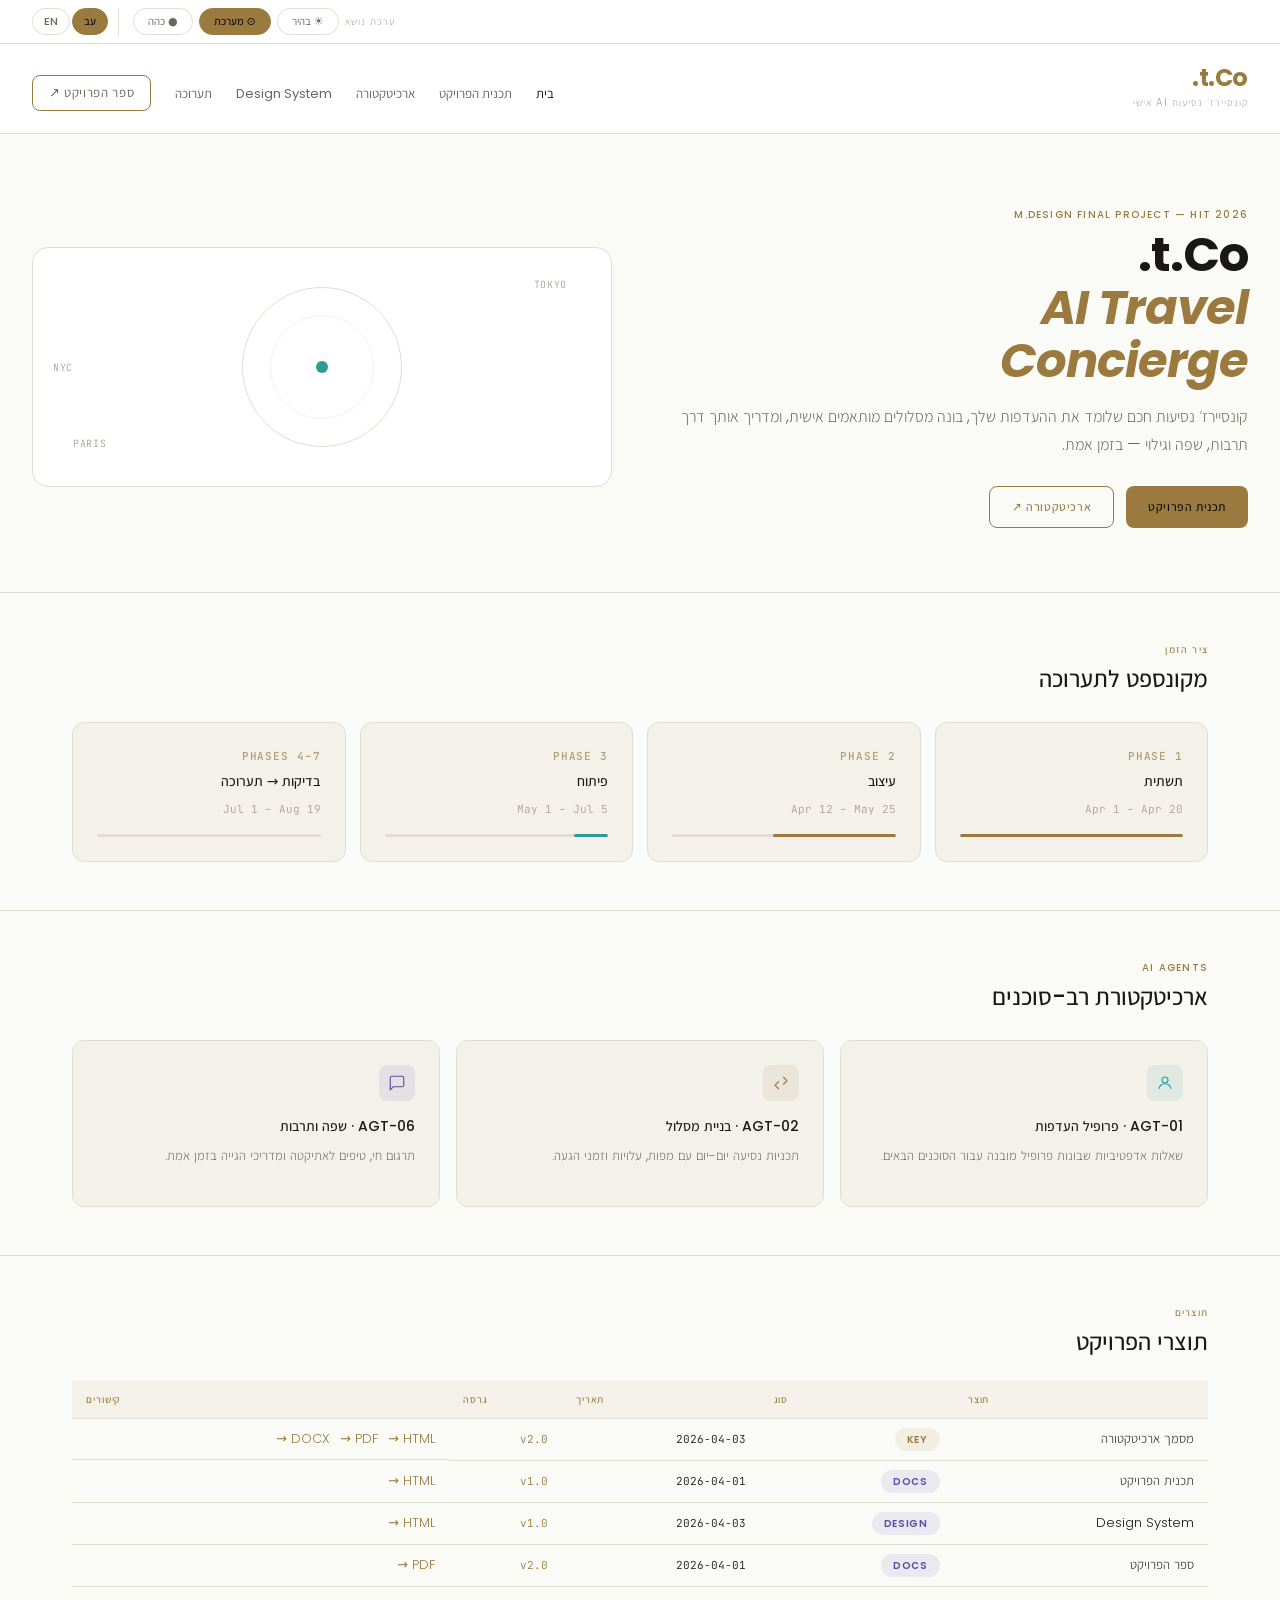
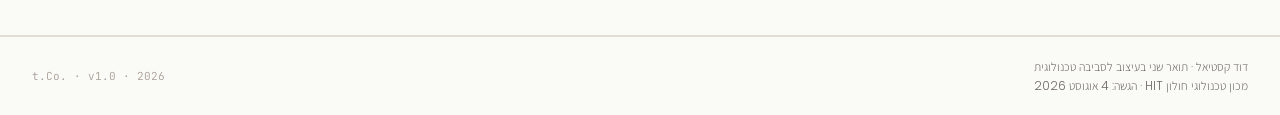
==== commit 1b90f51d: "fix: gold palette + working lang toggle on index" ====
--- a/index.html
+++ b/index.html
@@ -3,18 +3,18 @@
 <head>
   <meta charset="UTF-8" />
   <meta name="viewport" content="width=device-width, initial-scale=1.0" />
+  <meta name="version" content="v1.0">
   <title>t.Co. — Personal AI Travel Concierge — v1.0</title>
   <meta name="description" content="פרויקט גמר — מכון טכנולוגי חולון HIT | דוד קסטיאל | תואר שני בעיצוב לסביבה טכנולוגית" />
   <link rel="stylesheet" href="assets/css/tco-design.css" />
   <style>
-    /* Page-specific overrides */
     .hero {
       padding: 72px 32px 64px;
       display: grid;
       grid-template-columns: 1fr 1fr;
       gap: 56px;
       align-items: center;
-      border-bottom: 1px solid var(--rule);
+      border-bottom: 1px solid var(--border);
     }
     .hero__title {
       font-family: var(--font-latin);
@@ -22,20 +22,19 @@
       font-weight: 700;
       line-height: 1.1;
       letter-spacing: -0.02em;
-      color: var(--navy);
+      color: var(--text-primary);
       margin-bottom: 16px;
     }
     .hero__title em { color: var(--gold); font-style: italic; }
     .hero__sub {
-      font-family: var(--font-hebrew);
       font-size: 1rem;
-      color: var(--text-mid);
+      color: var(--text-secondary);
       line-height: 1.7;
       margin-bottom: 28px;
     }
     .hero__visual {
       background: var(--surface);
-      border: 1px solid var(--rule);
+      border: 1px solid var(--border);
       border-radius: var(--radius-xl);
       height: 240px;
       display: flex;
@@ -47,72 +46,49 @@
     .globe-outer {
       width: 160px; height: 160px;
       border-radius: 50%;
-      border: 1px solid var(--rule);
+      border: 1px solid var(--border);
       display: flex; align-items: center; justify-content: center;
     }
     .globe-mid {
       width: 104px; height: 104px;
       border-radius: 50%;
-      border: 1px solid var(--blue-soft);
+      border: 1px solid var(--gold-dim);
       display: flex; align-items: center; justify-content: center;
     }
-    .globe-core {
-      width: 12px; height: 12px;
-      border-radius: 50%;
-      background: var(--blue-soft);
-    }
+    .globe-core { width: 12px; height: 12px; border-radius: 50%; background: var(--teal); }
     .globe-tag {
       position: absolute;
       font-family: var(--font-mono);
       font-size: 10px;
       letter-spacing: 0.07em;
-      color: var(--text-light);
+      color: var(--text-muted);
       text-transform: uppercase;
     }
-    .phase-bar-wrap {
-      height: 3px;
-      background: var(--rule);
-      border-radius: 2px;
-      margin-top: 10px;
-      overflow: hidden;
-    }
+    .phase-bar-wrap { height: 3px; background: var(--border); border-radius: 2px; margin-top: 10px; overflow: hidden; }
     .phase-bar-fill { height: 100%; border-radius: 2px; }
-    @media (max-width: 768px) {
-      .hero { grid-template-columns: 1fr; padding: 40px 20px; }
-      .hero__title { font-size: 2rem; }
-      .hero__visual { display: none; }
-    }
-  
-  /* ── Language toggle ─────────────────────────────────────────────────── */
-  .lang-toggle {
-    display: flex; gap: 2px;
-    margin-right: 8px;
-    border-right: 1px solid var(--border);
-    padding-right: 10px;
-  }
-  .lang-btn {
-    padding: 4px 11px; border-radius: 20px;
-    border: 1px solid var(--border); background: transparent;
-    color: var(--text-secondary); font-family: var(--font-latin);
-    font-size: 11px; font-weight: 500; cursor: pointer;
-    transition: all 0.2s ease;
-  }
-  .lang-btn:hover { border-color: var(--gold); color: var(--gold); }
-  .lang-btn.active { background: var(--gold); border-color: var(--gold); color: #0A0A0F; }
-</style>
-  <meta name="version" content="v1.0">
+    /* Language toggle */
+    .lang-toggle { display:flex; gap:2px; margin-right:8px; border-right:1px solid var(--border); padding-right:10px; }
+    .lang-btn { padding:4px 11px; border-radius:20px; border:1px solid var(--border); background:transparent; color:var(--text-secondary); font-family:var(--font-latin); font-size:11px; font-weight:500; cursor:pointer; transition:all 0.2s; }
+    .lang-btn:hover { border-color:var(--gold); color:var(--gold); }
+    .lang-btn.active { background:var(--gold); border-color:var(--gold); color:#0A0A0F; }
+    @media (max-width:768px) {
+      .hero { grid-template-columns:1fr; padding:40px 20px; }
+      .hero__title { font-size:2rem; }
+      .hero__visual { display:none; }
+    }
+  </style>
 </head>
 <body>
 
-  <!-- Theme bar -->
-    <div class="theme-bar">
-    <span class="theme-bar__label"><span data-he="ערכת נושא" data-en="Theme">ערכת נושא</span></span>
-    <button class="theme-btn" onclick="setTheme('light')"  id="btn-light">☀ <span data-he="בהיר" data-en="Light">בהיר</span></button>
+  <!-- Theme + Lang bar -->
+  <div class="theme-bar">
+    <span class="theme-bar__label" data-he="ערכת נושא" data-en="Theme">ערכת נושא</span>
+    <button class="theme-btn" onclick="setTheme('light')"  id="btn-light">☀ <span data-he="בהיר"   data-en="Light">בהיר</span></button>
     <button class="theme-btn" onclick="setTheme('system')" id="btn-system">⊙ <span data-he="מערכת" data-en="System">מערכת</span></button>
-    <button class="theme-btn" onclick="setTheme('dark')"   id="btn-dark">● <span data-he="כהה" data-en="Dark">כהה</span></button>
+    <button class="theme-btn" onclick="setTheme('dark')"   id="btn-dark">● <span data-he="כהה"    data-en="Dark">כהה</span></button>
     <div class="lang-toggle">
       <button class="lang-btn active" id="btn-he" onclick="setLang('he')">עב</button>
-      <button class="lang-btn" id="btn-en" onclick="setLang('en')">EN</button>
+      <button class="lang-btn"        id="btn-en" onclick="setLang('en')">EN</button>
     </div>
   </div>
 
@@ -123,12 +99,15 @@
       <div class="site-tagline" data-he="קונסיירז׳ נסיעות AI אישי" data-en="Personal AI Travel Concierge">קונסיירז׳ נסיעות AI אישי</div>
     </div>
     <nav>
-                  <ul class="site-nav">
-        <li><a href="index.html" class="active" data-he="בית" data-en="Home">בית</a></li>
-        <li><a href="pages/project-plan.html" data-he="תכנית הפרויקט" data-en="Project Plan">תכנית הפרויקט</a></li>
-        <li><a href="pages/agents.html" data-he="ארכיטקטורה" data-en="Architecture">ארכיטקטורה</a></li>
-        <li><a href="pages/design-system.html" data-he="Design System" data-en="Design System">Design System</a></li>
-        <li><a href="pages/exhibition.html" data-he="תערוכה" data-en="Exhibition">תערוכה</a></li>
+      <ul class="site-nav">
+        <li><a href="index.html" class="active"        data-he="בית"            data-en="Home">בית</a></li>
+        <li><a href="pages/project-plan.html"          data-he="תכנית הפרויקט" data-en="Project Plan">תכנית הפרויקט</a></li>
+        <li><a href="pages/agents.html"                data-he="ארכיטקטורה"    data-en="Architecture">ארכיטקטורה</a></li>
+        <li><a href="pages/design-system.html"         data-he="Design System"  data-en="Design System">Design System</a></li>
+        <li><a href="pages/exhibition.html"            data-he="תערוכה"         data-en="Exhibition">תערוכה</a></li>
+        <li><a href="docs/tco_project_book_v2.0.pdf" target="_blank"
+               class="btn btn-outline" style="padding:6px 16px"
+               data-he="ספר הפרויקט ↗" data-en="Project Book ↗">ספר הפרויקט ↗</a></li>
       </ul>
     </nav>
   </header>
@@ -138,20 +117,21 @@
     <div>
       <p class="section-label">M.Design Final Project — HIT 2026</p>
       <h1 class="hero__title">t.Co.<br><em>AI Travel<br>Concierge</em></h1>
-      <p class="hero__sub">
-        קונסיירז׳ נסיעות חכם שלומד את ההעדפות שלך, בונה מסלולים מותאמים אישית,
-        ומדריך אותך דרך תרבות, שפה וגילוי — בזמן אמת.
+      <p class="hero__sub"
+         data-he="קונסיירז׳ נסיעות חכם שלומד את ההעדפות שלך, בונה מסלולים מותאמים אישית, ומדריך אותך דרך תרבות, שפה וגילוי — בזמן אמת."
+         data-en="An intelligent travel concierge that learns your preferences, builds personalized itineraries, and guides you through culture, language and discovery — in real time.">
+        קונסיירז׳ נסיעות חכם שלומד את ההעדפות שלך, בונה מסלולים מותאמים אישית, ומדריך אותך דרך תרבות, שפה וגילוי — בזמן אמת.
       </p>
       <div style="display:flex;gap:12px;flex-wrap:wrap">
-        <a href="pages/project-plan.html" class="btn btn-primary">תכנית הפרויקט</a>
-        <a href="pages/agents.html"       class="btn btn-outline">Architecture ↗</a>
+        <a href="pages/project-plan.html" class="btn btn-primary"
+           data-he="תכנית הפרויקט" data-en="Project Plan">תכנית הפרויקט</a>
+        <a href="pages/agents.html"       class="btn btn-outline"
+           data-he="ארכיטקטורה ↗" data-en="Architecture ↗">ארכיטקטורה ↗</a>
       </div>
     </div>
     <div class="hero__visual">
       <div class="globe-outer">
-        <div class="globe-mid">
-          <div class="globe-core"></div>
-        </div>
+        <div class="globe-mid"><div class="globe-core"></div></div>
       </div>
       <span class="globe-tag" style="top:28px;right:44px">Tokyo</span>
       <span class="globe-tag" style="bottom:34px;left:40px">Paris</span>
@@ -159,76 +139,76 @@
     </div>
   </section>
 
-  <!-- Project phases summary -->
+  <!-- Timeline -->
   <section class="section">
     <div class="container">
-      <p class="section-label">ציר הזמן</p>
-      <h2 style="margin-bottom:28px">מקונספט לתערוכה</h2>
+      <p class="section-label" data-he="ציר הזמן" data-en="Timeline">ציר הזמן</p>
+      <h2 style="margin-bottom:28px" data-he="מקונספט לתערוכה" data-en="From Concept to Exhibition">מקונספט לתערוכה</h2>
       <div class="grid-4">
-
         <div class="card">
           <p class="chapter-num">Phase 1</p>
-          <p class="card__title">תשתית</p>
-          <p class="card__body text-mono" style="font-size:11px;color:var(--text-light)">Apr 1 – Apr 20</p>
-          <div class="phase-bar-wrap"><div class="phase-bar-fill" style="width:100%;background:var(--blue-soft)"></div></div>
-        </div>
-
+          <p class="card__title" data-he="תשתית" data-en="Foundation">תשתית</p>
+          <p class="card__body text-mono" style="font-size:11px;color:var(--text-muted)">Apr 1 – Apr 20</p>
+          <div class="phase-bar-wrap"><div class="phase-bar-fill" style="width:100%;background:var(--gold)"></div></div>
+        </div>
         <div class="card">
           <p class="chapter-num">Phase 2</p>
-          <p class="card__title">עיצוב</p>
-          <p class="card__body text-mono" style="font-size:11px;color:var(--text-light)">Apr 12 – May 25</p>
-          <div class="phase-bar-wrap"><div class="phase-bar-fill" style="width:55%;background:var(--blue-mid)"></div></div>
-        </div>
-
+          <p class="card__title" data-he="עיצוב" data-en="Design">עיצוב</p>
+          <p class="card__body text-mono" style="font-size:11px;color:var(--text-muted)">Apr 12 – May 25</p>
+          <div class="phase-bar-wrap"><div class="phase-bar-fill" style="width:55%;background:var(--gold)"></div></div>
+        </div>
         <div class="card">
           <p class="chapter-num">Phase 3</p>
-          <p class="card__title">פיתוח</p>
-          <p class="card__body text-mono" style="font-size:11px;color:var(--text-light)">May 1 – Jul 5</p>
-          <div class="phase-bar-wrap"><div class="phase-bar-fill" style="width:15%;background:var(--navy)"></div></div>
-        </div>
-
+          <p class="card__title" data-he="פיתוח" data-en="Development">פיתוח</p>
+          <p class="card__body text-mono" style="font-size:11px;color:var(--text-muted)">May 1 – Jul 5</p>
+          <div class="phase-bar-wrap"><div class="phase-bar-fill" style="width:15%;background:var(--teal)"></div></div>
+        </div>
         <div class="card">
           <p class="chapter-num">Phases 4–7</p>
-          <p class="card__title">בדיקות → תערוכה</p>
-          <p class="card__body text-mono" style="font-size:11px;color:var(--text-light)">Jul 1 – Aug 19</p>
-          <div class="phase-bar-wrap"><div class="phase-bar-fill" style="width:0%;background:var(--rule)"></div></div>
-        </div>
-
+          <p class="card__title" data-he="בדיקות → תערוכה" data-en="Testing → Exhibition">בדיקות → תערוכה</p>
+          <p class="card__body text-mono" style="font-size:11px;color:var(--text-muted)">Jul 1 – Aug 19</p>
+          <div class="phase-bar-wrap"><div class="phase-bar-fill" style="width:0%"></div></div>
+        </div>
       </div>
     </div>
   </section>
 
-  <!-- Agents overview -->
+  <!-- Agents -->
   <section class="section">
     <div class="container">
       <p class="section-label">AI Agents</p>
-      <h2 style="margin-bottom:28px">ארכיטקטורת רב-סוכנים</h2>
+      <h2 style="margin-bottom:28px" data-he="ארכיטקטורת רב-סוכנים" data-en="Multi-Agent Architecture">ארכיטקטורת רב-סוכנים</h2>
       <div class="grid-3">
-
-        <div class="card">
-          <div class="card__icon" style="background:var(--blue-pale)">
-            <svg width="18" height="18" viewBox="0 0 24 24" fill="none" stroke="var(--blue-soft)" stroke-width="1.5"><circle cx="12" cy="8" r="4"/><path d="M4 20c0-4 3.6-7 8-7s8 3 8 7"/></svg>
+        <div class="card">
+          <div class="card__icon" style="background:var(--teal-dim)">
+            <svg width="18" height="18" viewBox="0 0 24 24" fill="none" stroke="var(--teal)" stroke-width="1.5"><circle cx="12" cy="8" r="4"/><path d="M4 20c0-4 3.6-7 8-7s8 3 8 7"/></svg>
           </div>
-          <p class="card__title">AGT-01 · פרופיל העדפות</p>
-          <p class="card__body">שאלות אדפטיביות שבונות פרופיל מובנה עבור הסוכנים הבאים.</p>
-        </div>
-
-        <div class="card">
-          <div class="card__icon" style="background:var(--blue-pale)">
-            <svg width="18" height="18" viewBox="0 0 24 24" fill="none" stroke="var(--navy)" stroke-width="1.5"><path d="M9 20l-5-5 5-5M15 4l5 5-5 5"/></svg>
+          <p class="card__title" data-he="AGT-01 · פרופיל העדפות" data-en="AGT-01 · Preference Profiling">AGT-01 · פרופיל העדפות</p>
+          <p class="card__body"
+             data-he="שאלות אדפטיביות שבונות פרופיל מובנה עבור הסוכנים הבאים."
+             data-en="Adaptive questioning that builds a structured preference profile for downstream agents.">
+            שאלות אדפטיביות שבונות פרופיל מובנה עבור הסוכנים הבאים.</p>
+        </div>
+        <div class="card">
+          <div class="card__icon" style="background:var(--gold-dim)">
+            <svg width="18" height="18" viewBox="0 0 24 24" fill="none" stroke="var(--gold)" stroke-width="1.5"><path d="M9 20l-5-5 5-5M15 4l5 5-5 5"/></svg>
           </div>
-          <p class="card__title">AGT-02 · בניית מסלול</p>
-          <p class="card__body">תכניות נסיעה יום-יום עם מפות, עלויות וזמני הגעה.</p>
-        </div>
-
-        <div class="card">
-          <div class="card__icon" style="background:var(--gold-dim)">
-            <svg width="18" height="18" viewBox="0 0 24 24" fill="none" stroke="var(--gold)" stroke-width="1.5"><path d="M21 15a2 2 0 0 1-2 2H7l-4 4V5a2 2 0 0 1 2-2h14a2 2 0 0 1 2 2z"/></svg>
+          <p class="card__title" data-he="AGT-02 · בניית מסלול" data-en="AGT-02 · Itinerary Creation">AGT-02 · בניית מסלול</p>
+          <p class="card__body"
+             data-he="תכניות נסיעה יום-יום עם מפות, עלויות וזמני הגעה."
+             data-en="Day-by-day travel plans with maps, cost estimates and arrival times.">
+            תכניות נסיעה יום-יום עם מפות, עלויות וזמני הגעה.</p>
+        </div>
+        <div class="card">
+          <div class="card__icon" style="background:var(--purple-dim)">
+            <svg width="18" height="18" viewBox="0 0 24 24" fill="none" stroke="var(--purple)" stroke-width="1.5"><path d="M21 15a2 2 0 0 1-2 2H7l-4 4V5a2 2 0 0 1 2-2h14a2 2 0 0 1 2 2z"/></svg>
           </div>
-          <p class="card__title">AGT-06 · שפה ותרבות</p>
-          <p class="card__body">תרגום חי, טיפים לאתיקטה ומדריכי הגייה בזמן אמת.</p>
-        </div>
-
+          <p class="card__title" data-he="AGT-06 · שפה ותרבות" data-en="AGT-06 · Language & Culture">AGT-06 · שפה ותרבות</p>
+          <p class="card__body"
+             data-he="תרגום חי, טיפים לאתיקטה ומדריכי הגייה בזמן אמת."
+             data-en="Live translation, etiquette tips and pronunciation guides in real time.">
+            תרגום חי, טיפים לאתיקטה ומדריכי הגייה בזמן אמת.</p>
+        </div>
       </div>
     </div>
   </section>
@@ -236,21 +216,21 @@
   <!-- Deliverables -->
   <section class="section">
     <div class="container">
-      <p class="section-label">תוצרים</p>
-      <h2 style="margin-bottom:24px">תוצרי הפרויקט</h2>
-      <table class="tco-table" dir="rtl">
+      <p class="section-label" data-he="תוצרים" data-en="Deliverables">תוצרים</p>
+      <h2 style="margin-bottom:24px" data-he="תוצרי הפרויקט" data-en="Project Deliverables">תוצרי הפרויקט</h2>
+      <table class="tco-table">
         <thead>
           <tr>
-            <th>תוצר</th>
-            <th>סוג</th>
-            <th>תאריך</th>
-            <th>גרסה</th>
-            <th>קישורים</th>
+            <th data-he="תוצר"    data-en="Deliverable">תוצר</th>
+            <th data-he="סוג"     data-en="Type">סוג</th>
+            <th data-he="תאריך"   data-en="Date">תאריך</th>
+            <th data-he="גרסה"    data-en="Version">גרסה</th>
+            <th data-he="קישורים" data-en="Links">קישורים</th>
           </tr>
         </thead>
         <tbody>
           <tr>
-            <td>מסמך ארכיטקטורה</td>
+            <td data-he="מסמך ארכיטקטורה" data-en="Architecture Document">מסמך ארכיטקטורה</td>
             <td><span class="pill pill-key">KEY</span></td>
             <td class="text-mono" style="font-size:11px">2026-04-03</td>
             <td class="text-mono" style="font-size:11px;color:var(--gold)">v2.0</td>
@@ -261,7 +241,7 @@
             </td>
           </tr>
           <tr>
-            <td>תכנית הפרויקט</td>
+            <td data-he="תכנית הפרויקט" data-en="Project Plan">תכנית הפרויקט</td>
             <td><span class="pill pill-docs">Docs</span></td>
             <td class="text-mono" style="font-size:11px">2026-04-01</td>
             <td class="text-mono" style="font-size:11px;color:var(--gold)">v1.0</td>
@@ -269,13 +249,13 @@
           </tr>
           <tr>
             <td>Design System</td>
-            <td><span class="pill pill-design">עיצוב</span></td>
+            <td><span class="pill pill-design">Design</span></td>
             <td class="text-mono" style="font-size:11px">2026-04-03</td>
             <td class="text-mono" style="font-size:11px;color:var(--gold)">v1.0</td>
             <td><a href="pages/design-system.html">HTML →</a></td>
           </tr>
           <tr>
-            <td>ספר הפרויקט</td>
+            <td data-he="ספר הפרויקט" data-en="Project Book">ספר הפרויקט</td>
             <td><span class="pill pill-docs">Docs</span></td>
             <td class="text-mono" style="font-size:11px">2026-04-01</td>
             <td class="text-mono" style="font-size:11px;color:var(--gold)">v2.0</td>
@@ -288,7 +268,7 @@
 
   <!-- Footer -->
   <footer class="site-footer">
-    <div class="site-footer__left">
+    <div class="site-footer__left" id="footer-left">
       דוד קסטיאל · תואר שני בעיצוב לסביבה טכנולוגית<br>
       מכון טכנולוגי חולון HIT · הגשה: 4 אוגוסט 2026
     </div>
@@ -296,26 +276,39 @@
   </footer>
 
   <script>
-    const root = document.documentElement;
-    const mq   = window.matchMedia('(prefers-color-scheme: dark)');
-    let current = localStorage.getItem('tco-theme') || 'system';
-
-    function applyTheme(t) {
-      root.setAttribute('data-theme', t);
-      ['light','system','dark'].forEach(x =>
-        document.getElementById('btn-' + x).classList.toggle('active', x === t)
-      );
-      current = t;
-      localStorage.setItem('tco-theme', t);
-    }
-
-    function setTheme(t) { applyTheme(t); }
-
-    mq.addEventListener('change', () => {
-      if (current === 'system') applyTheme('system');
-    });
-
-    applyTheme(current);
+    /* ── Theme ── */
+    const root=document.documentElement, mq=window.matchMedia('(prefers-color-scheme:dark)');
+    let cur=localStorage.getItem('tco-theme')||'system';
+    function applyTheme(t){
+      root.setAttribute('data-theme', t==='system'?(mq.matches?'dark':'light'):t);
+      ['light','system','dark'].forEach(x=>document.getElementById('btn-'+x).classList.toggle('active',x===t));
+      cur=t; localStorage.setItem('tco-theme',t);
+    }
+    function setTheme(t){applyTheme(t);}
+    mq.addEventListener('change',()=>{if(cur==='system')applyTheme('system');});
+    applyTheme(cur);
+
+    /* ── Language ── */
+    const LKEY='tco-lang';
+    let cl=localStorage.getItem(LKEY)||'he';
+
+    const FOOTER_HE = 'דוד קסטיאל · תואר שני בעיצוב לסביבה טכנולוגית<br>מכון טכנולוגי חולון HIT · הגשה: 4 אוגוסט 2026';
+    const FOOTER_EN = 'David Castiel · M.Design in Design for Technological Environments<br>HIT Holon Institute of Technology · Submission: August 4, 2026';
+
+    function applyLang(l, save=true){
+      root.lang = l;
+      root.dir  = l==='he' ? 'rtl' : 'ltr';
+      document.querySelectorAll('[data-he][data-en]').forEach(el=>{
+        el.textContent = el.dataset[l];
+      });
+      document.getElementById('footer-left').innerHTML = l==='he' ? FOOTER_HE : FOOTER_EN;
+      document.getElementById('btn-he').classList.toggle('active', l==='he');
+      document.getElementById('btn-en').classList.toggle('active', l==='en');
+      cl=l;
+      if(save) localStorage.setItem(LKEY,l);
+    }
+    function setLang(l){applyLang(l);}
+    applyLang(cl, false);
   </script>
 </body>
 </html>
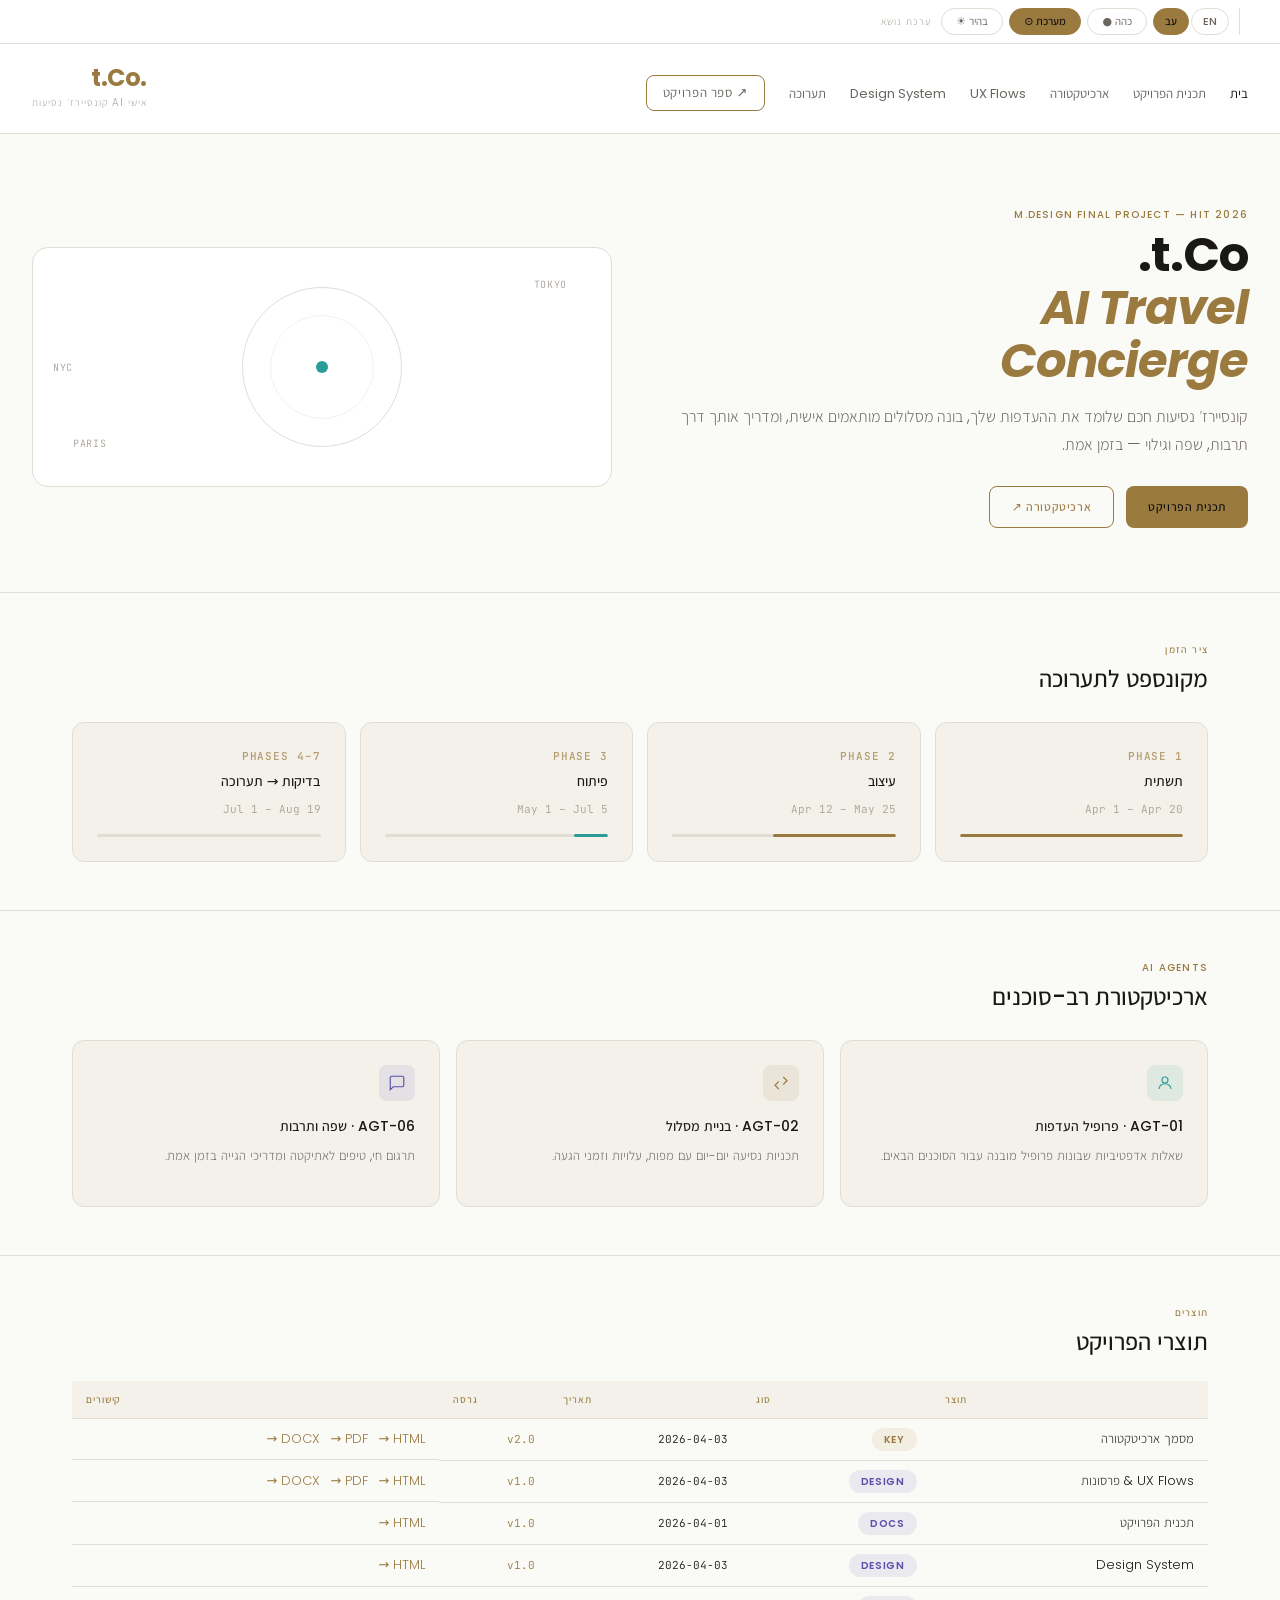
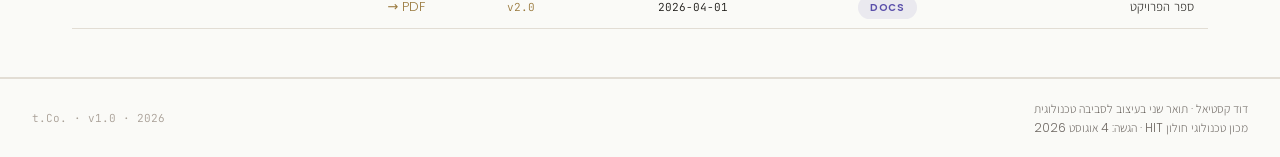
==== commit ad01798f: "update: add UX Flows to nav + deliverables, fix RTL nav order" ====
--- a/index.html
+++ b/index.html
@@ -32,6 +32,9 @@
       line-height: 1.7;
       margin-bottom: 28px;
     }
+    /* RTL nav — reverse order so בית appears on the right */
+    [lang="he"] .site-nav { flex-direction: row-reverse; }
+    [lang="en"] .site-nav { flex-direction: row; }
     .hero__visual {
       background: var(--surface);
       border: 1px solid var(--border);
@@ -103,6 +106,7 @@
         <li><a href="index.html" class="active"        data-he="בית"            data-en="Home">בית</a></li>
         <li><a href="pages/project-plan.html"          data-he="תכנית הפרויקט" data-en="Project Plan">תכנית הפרויקט</a></li>
         <li><a href="pages/agents.html"                data-he="ארכיטקטורה"    data-en="Architecture">ארכיטקטורה</a></li>
+        <li><a href="pages/ux-flows.html"              data-he="UX Flows"      data-en="UX Flows">UX Flows</a></li>
         <li><a href="pages/design-system.html"         data-he="Design System"  data-en="Design System">Design System</a></li>
         <li><a href="pages/exhibition.html"            data-he="תערוכה"         data-en="Exhibition">תערוכה</a></li>
         <li><a href="docs/tco_project_book_v2.0.pdf" target="_blank"
@@ -241,6 +245,17 @@
             </td>
           </tr>
           <tr>
+            <td data-he="UX Flows & פרסונות" data-en="UX Flows & Personas">UX Flows & פרסונות</td>
+            <td><span class="pill pill-design">Design</span></td>
+            <td class="text-mono" style="font-size:11px">2026-04-03</td>
+            <td class="text-mono" style="font-size:11px;color:var(--gold)">v1.0</td>
+            <td style="display:flex;gap:10px;flex-wrap:wrap">
+              <a href="pages/ux-flows.html">HTML →</a>
+              <a href="docs/tco_ux-flows_v1.0.pdf" target="_blank">PDF →</a>
+              <a href="docs/tco_ux-flows_v1.0.docx" target="_blank">DOCX →</a>
+            </td>
+          </tr>
+          <tr>
             <td data-he="תכנית הפרויקט" data-en="Project Plan">תכנית הפרויקט</td>
             <td><span class="pill pill-docs">Docs</span></td>
             <td class="text-mono" style="font-size:11px">2026-04-01</td>
--- a/assets/css/tco-design.css
+++ b/assets/css/tco-design.css
@@ -172,6 +172,7 @@
   padding: 8px 32px;
   background: var(--surface);
   border-bottom: 1px solid var(--border);
+  direction: ltr; /* always right-aligned */
 }
 
 .theme-bar__label {
@@ -209,6 +210,7 @@
   align-items: flex-end;
   justify-content: space-between;
   background: var(--surface);
+  direction: ltr; /* logo left, nav right — always */
 }
 
 .site-logo {
@@ -234,6 +236,9 @@
   align-items: center;
   list-style: none;
 }
+/* RTL: reverse nav so primary items (Home/בית) appear on the right */
+[lang="he"] .site-nav { flex-direction: row-reverse; }
+[lang="en"] .site-nav { flex-direction: row; }
 .site-nav a { font-size: 13px; color: var(--text-secondary); font-weight: 400; transition: color 0.2s; }
 .site-nav a:hover, .site-nav a.active { color: var(--text-primary); opacity: 1; }
 
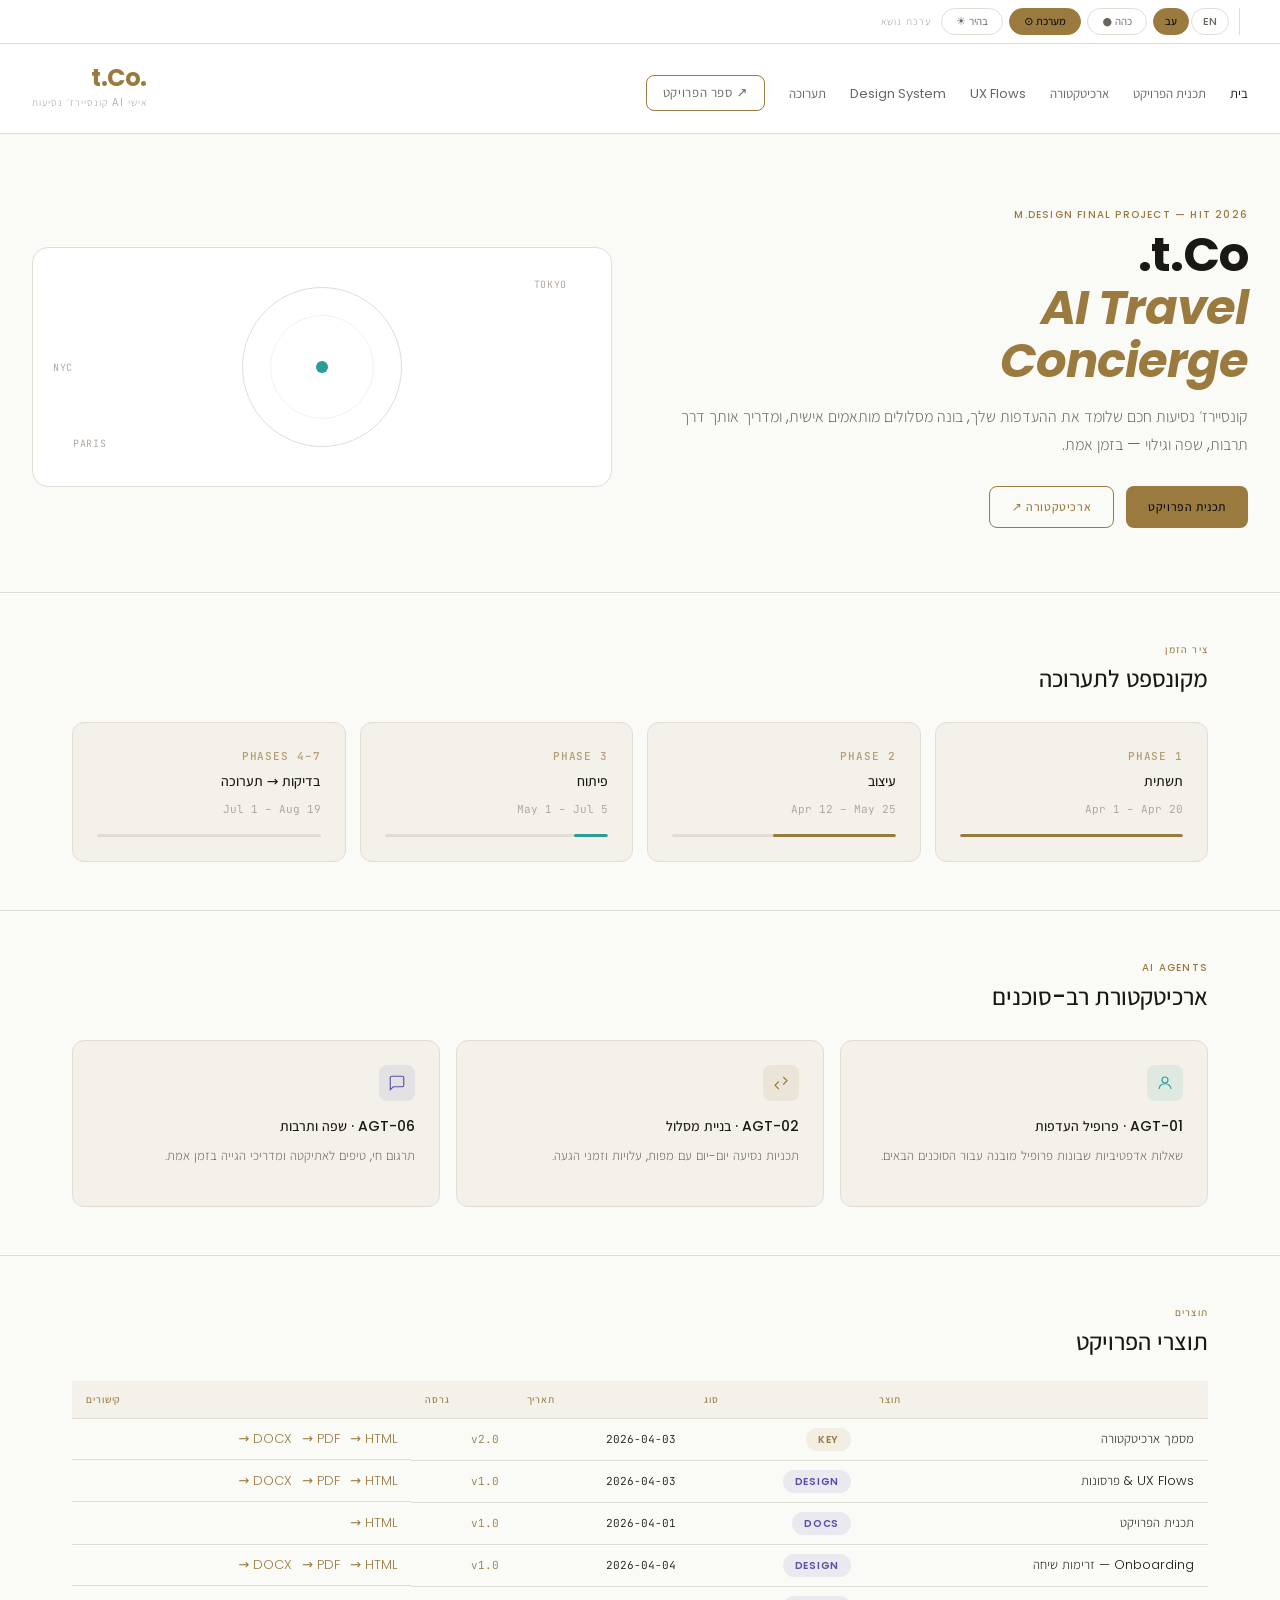
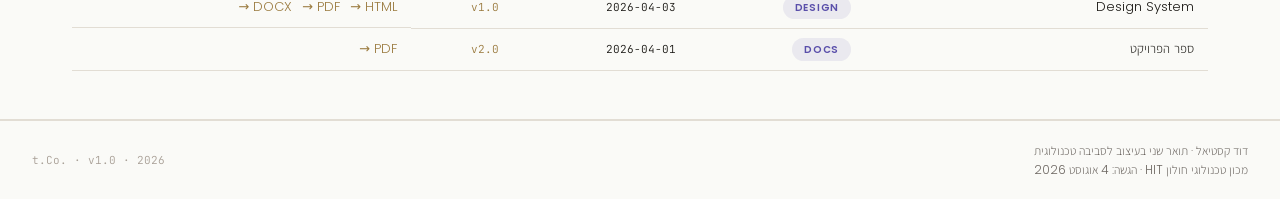
==== commit fa5a292c: "add: onboarding dialogue flows v1.0 — prototype, PDF, DOCX + nav update" ====
--- a/index.html
+++ b/index.html
@@ -79,7 +79,12 @@
       .hero__title { font-size:2rem; }
       .hero__visual { display:none; }
     }
-  </style>
+  
+  /* Mobile scroll for all tables */
+  .ph-table-wrap { overflow-x: auto; -webkit-overflow-scrolling: touch; }
+  /* Prevent horizontal overflow on small screens */
+  body { overflow-x: hidden; }
+</style>
 </head>
 <body>
 
@@ -222,7 +227,8 @@
     <div class="container">
       <p class="section-label" data-he="תוצרים" data-en="Deliverables">תוצרים</p>
       <h2 style="margin-bottom:24px" data-he="תוצרי הפרויקט" data-en="Project Deliverables">תוצרי הפרויקט</h2>
-      <table class="tco-table">
+      <div class="tco-table-wrap">
+<table class="tco-table">
         <thead>
           <tr>
             <th data-he="תוצר"    data-en="Deliverable">תוצר</th>
@@ -263,11 +269,26 @@
             <td><a href="pages/project-plan.html">HTML →</a></td>
           </tr>
           <tr>
+            <td data-he="Onboarding — זרימות שיחה" data-en="Onboarding Dialogue Flows">Onboarding — Dialogue Flows</td>
+            <td><span class="pill pill-design">Design</span></td>
+            <td class="text-mono" style="font-size:11px">2026-04-04</td>
+            <td class="text-mono" style="font-size:11px;color:var(--gold)">v1.0</td>
+            <td style="display:flex;gap:10px;flex-wrap:wrap">
+              <a href="pages/onboarding.html">HTML →</a>
+              <a href="docs/tco_onboarding_v1.0.pdf" target="_blank">PDF →</a>
+              <a href="docs/tco_onboarding_v1.0.docx" target="_blank">DOCX →</a>
+            </td>
+          </tr>
+          <tr>
             <td>Design System</td>
             <td><span class="pill pill-design">Design</span></td>
             <td class="text-mono" style="font-size:11px">2026-04-03</td>
             <td class="text-mono" style="font-size:11px;color:var(--gold)">v1.0</td>
-            <td><a href="pages/design-system.html">HTML →</a></td>
+            <td style="display:flex;gap:10px;flex-wrap:wrap">
+              <a href="pages/design-system.html">HTML →</a>
+              <a href="docs/tco_design-system_v1.0.pdf" target="_blank">PDF →</a>
+              <a href="docs/tco_design-system_v1.0.docx" target="_blank">DOCX →</a>
+            </td>
           </tr>
           <tr>
             <td data-he="ספר הפרויקט" data-en="Project Book">ספר הפרויקט</td>
@@ -278,6 +299,7 @@
           </tr>
         </tbody>
       </table>
+</div>
     </div>
   </section>
 
--- a/assets/css/tco-design.css
+++ b/assets/css/tco-design.css
@@ -390,3 +390,158 @@
 .mt-6 { margin-top: 48px; }  .mb-6 { margin-bottom: 48px; }
 
 .hidden { display: none; }
+
+/* ═══════════════════════════════════════════════════════════════════════════
+   RESPONSIVE — t.Co. Design System
+   Breakpoints:
+     Tablet   ≤ 1024px
+     Mobile   ≤  640px
+     Tiny     ≤  400px
+   ═══════════════════════════════════════════════════════════════════════════ */
+
+/* ── Tablet (641px – 1024px) ──────────────────────────────────────────── */
+@media (max-width: 1024px) {
+  /* Header */
+  .site-header { padding: 16px 24px; }
+  .site-nav { gap: 16px; }
+  .site-nav a { font-size: 12px; }
+  .site-logo { font-size: 1.3rem; }
+
+  /* Theme bar */
+  .theme-bar { padding: 6px 24px; gap: 4px; }
+  .theme-bar__label { display: none; } /* hide label, keep buttons */
+
+  /* Layout */
+  .section { padding: 40px 24px; }
+  .container { padding: 0 24px; }
+
+  /* Grids */
+  .grid-4 { grid-template-columns: repeat(2, 1fr); }
+  .grid-3 { grid-template-columns: repeat(2, 1fr); }
+
+  /* Tables: enable horizontal scroll */
+  .tco-table-wrap { overflow-x: auto; -webkit-overflow-scrolling: touch; }
+
+  /* Doc sections (agents, ux-flows) */
+  .doc-section { padding: 48px 24px; }
+  .orch-grid,
+  .demo-grid { grid-template-columns: 1fr; }
+  .agents-grid { grid-template-columns: repeat(auto-fill, minmax(260px, 1fr)); }
+}
+
+/* ── Mobile (≤ 640px) ─────────────────────────────────────────────────── */
+@media (max-width: 640px) {
+
+  /* ── Theme bar ── */
+  .theme-bar {
+    padding: 6px 12px;
+    flex-wrap: nowrap;
+    justify-content: center;
+    gap: 3px;
+    overflow-x: auto;
+  }
+  .theme-bar__label { display: none; }
+  .lang-toggle {
+    margin-right: 0;
+    padding-right: 0;
+    border-right: none;
+    padding-left: 6px;
+    border-left: 1px solid var(--border);
+  }
+  .theme-btn { padding: 4px 10px; font-size: 10px; }
+  .lang-btn  { padding: 3px 9px;  font-size: 10px; }
+
+  /* ── Header — stack vertically ── */
+  .site-header {
+    flex-direction: column;
+    align-items: flex-start;
+    gap: 10px;
+    padding: 14px 16px 10px;
+  }
+  /* Nav: wrap into clean pill row, hide Project Book button */
+  .site-nav {
+    width: 100%;
+    flex-wrap: wrap;
+    flex-direction: row !important;
+    gap: 4px;
+    border-top: 1px solid var(--border);
+    padding-top: 10px;
+  }
+  .site-nav li { flex: 0 0 auto; }
+  .site-nav a {
+    display: block;
+    padding: 5px 11px;
+    font-size: 11px;
+    border-radius: 20px;
+    border: 1px solid var(--border);
+    white-space: nowrap;
+  }
+  .site-nav a:hover,
+  .site-nav a.active {
+    background: var(--gold-dim);
+    border-color: var(--gold);
+    color: var(--gold);
+  }
+  /* Hide project book button from nav on mobile — it's in the page body */
+  .site-nav li:has(.btn) { display: none; }
+
+  /* ── Sections ── */
+  .section { padding: 32px 16px; }
+  .container { padding: 0 16px; }
+  .doc-section { padding: 36px 16px; }
+
+  /* ── Typography ── */
+  h1 { font-size: 1.6rem; }
+  h2 { font-size: 1.2rem; }
+
+  /* ── Grids — single column ── */
+  .grid-2,
+  .grid-3,
+  .grid-4 { grid-template-columns: 1fr; }
+  .agents-grid { grid-template-columns: 1fr; }
+  .stack-grid  { grid-template-columns: 1fr 1fr; }
+  .ex-steps    { grid-template-columns: 1fr; }
+  .orch-grid,
+  .demo-grid   { grid-template-columns: 1fr; }
+
+  /* ── Tables — horizontal scroll ── */
+  .tco-table-wrap { overflow-x: auto; -webkit-overflow-scrolling: touch; border-radius: var(--radius-md); }
+  .tco-table { min-width: 520px; font-size: 12px; }
+  .tco-table th,
+  .tco-table td { padding: 8px 10px; }
+
+  /* ── Diagram boxes ── */
+  .diagram-wrap { padding: 16px 8px; overflow-x: auto; }
+  .diagram-wrap svg { min-width: 500px; }
+
+  /* ── Footer ── */
+  .site-footer {
+    flex-direction: column;
+    gap: 10px;
+    text-align: center;
+    padding: 20px 16px;
+  }
+
+  /* ── Cards ── */
+  .card { padding: 18px; }
+
+  /* ── Cover (agents.html) ── */
+  .cover { padding: 60px 20px 48px; }
+  .cover svg { max-width: 100%; min-width: 0; }
+
+  /* ── TOC ── */
+  .toc-box { padding: 20px; }
+
+  /* ── Orch / Demo cols ── */
+  .orch-card,
+  .demo-col { padding: 18px; }
+}
+
+/* ── Tiny screens (≤ 400px) ──────────────────────────────────────────── */
+@media (max-width: 400px) {
+  .site-nav a { font-size: 10px; padding: 5px 7px; }
+  .theme-btn  { padding: 4px 8px; font-size: 10px; }
+  .lang-btn   { padding: 3px 8px; font-size: 10px; }
+  h1 { font-size: 1.4rem; }
+  .stack-grid { grid-template-columns: 1fr; }
+}
